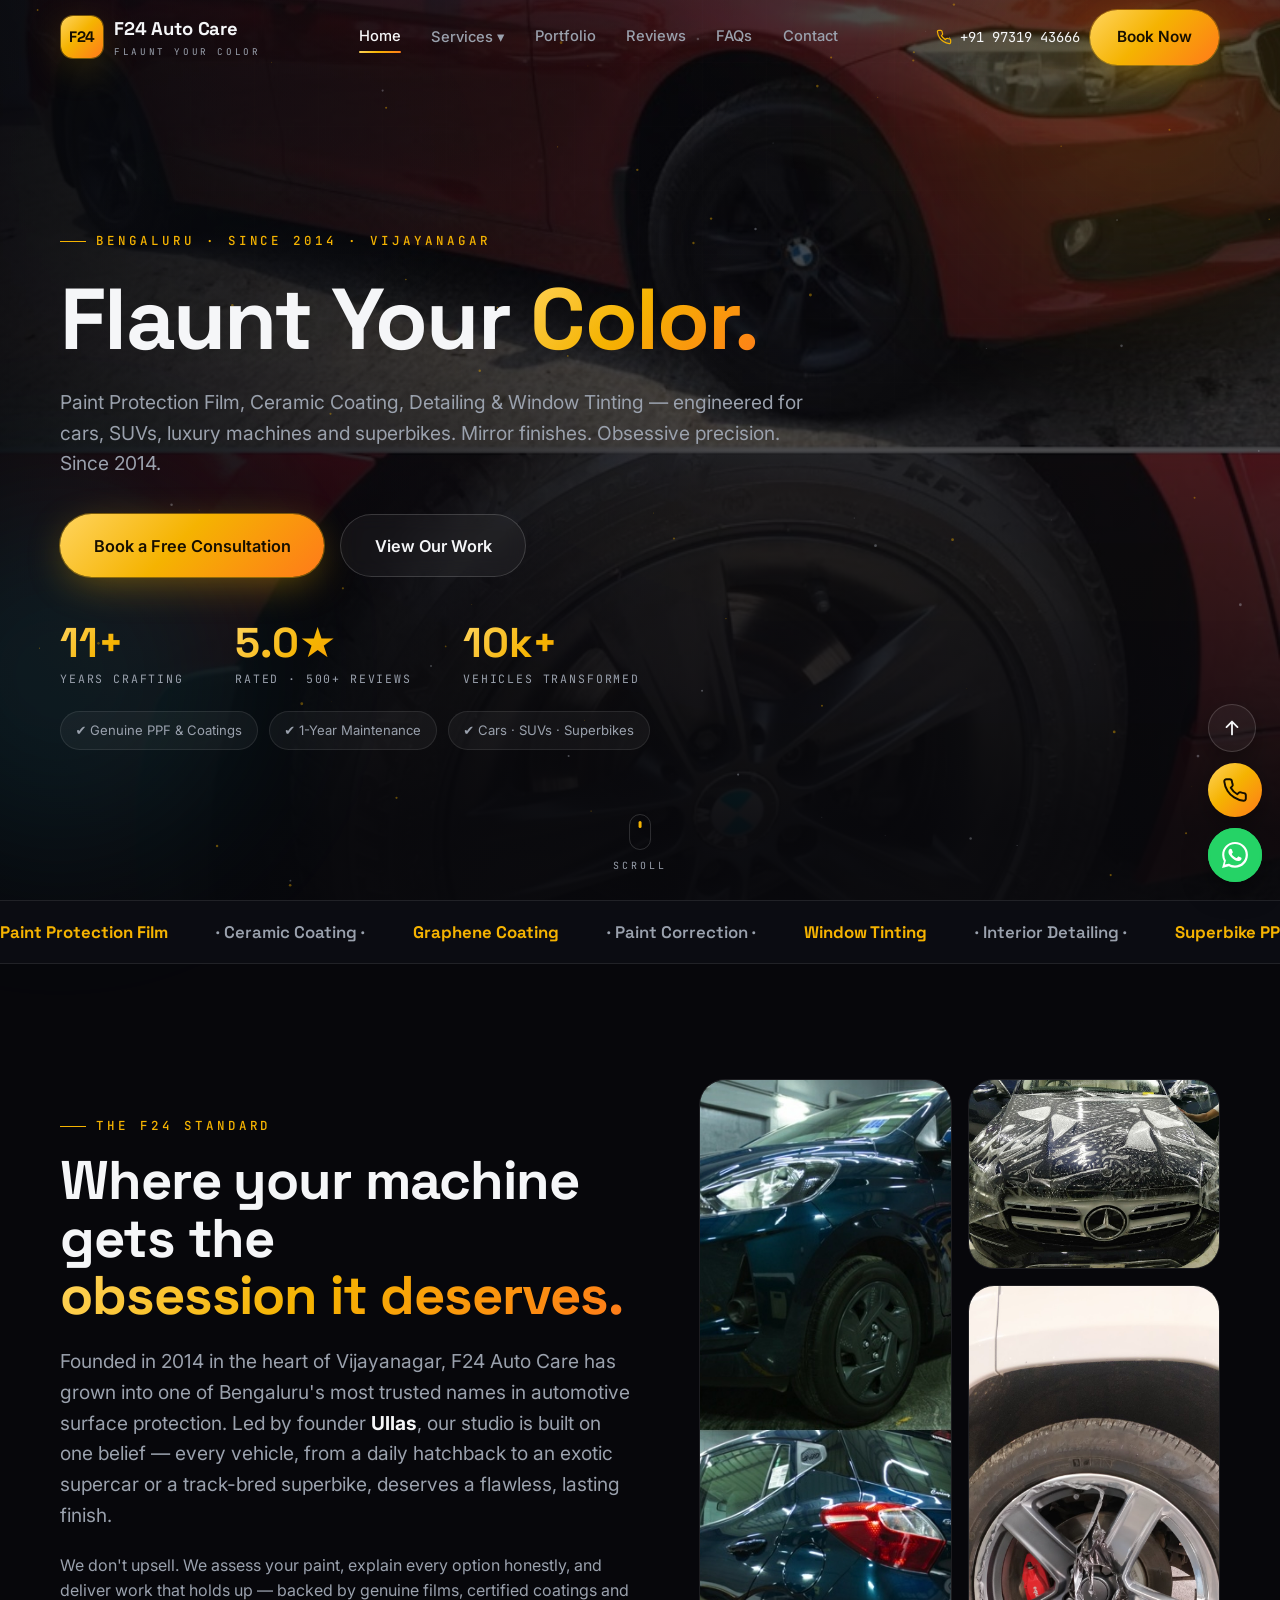
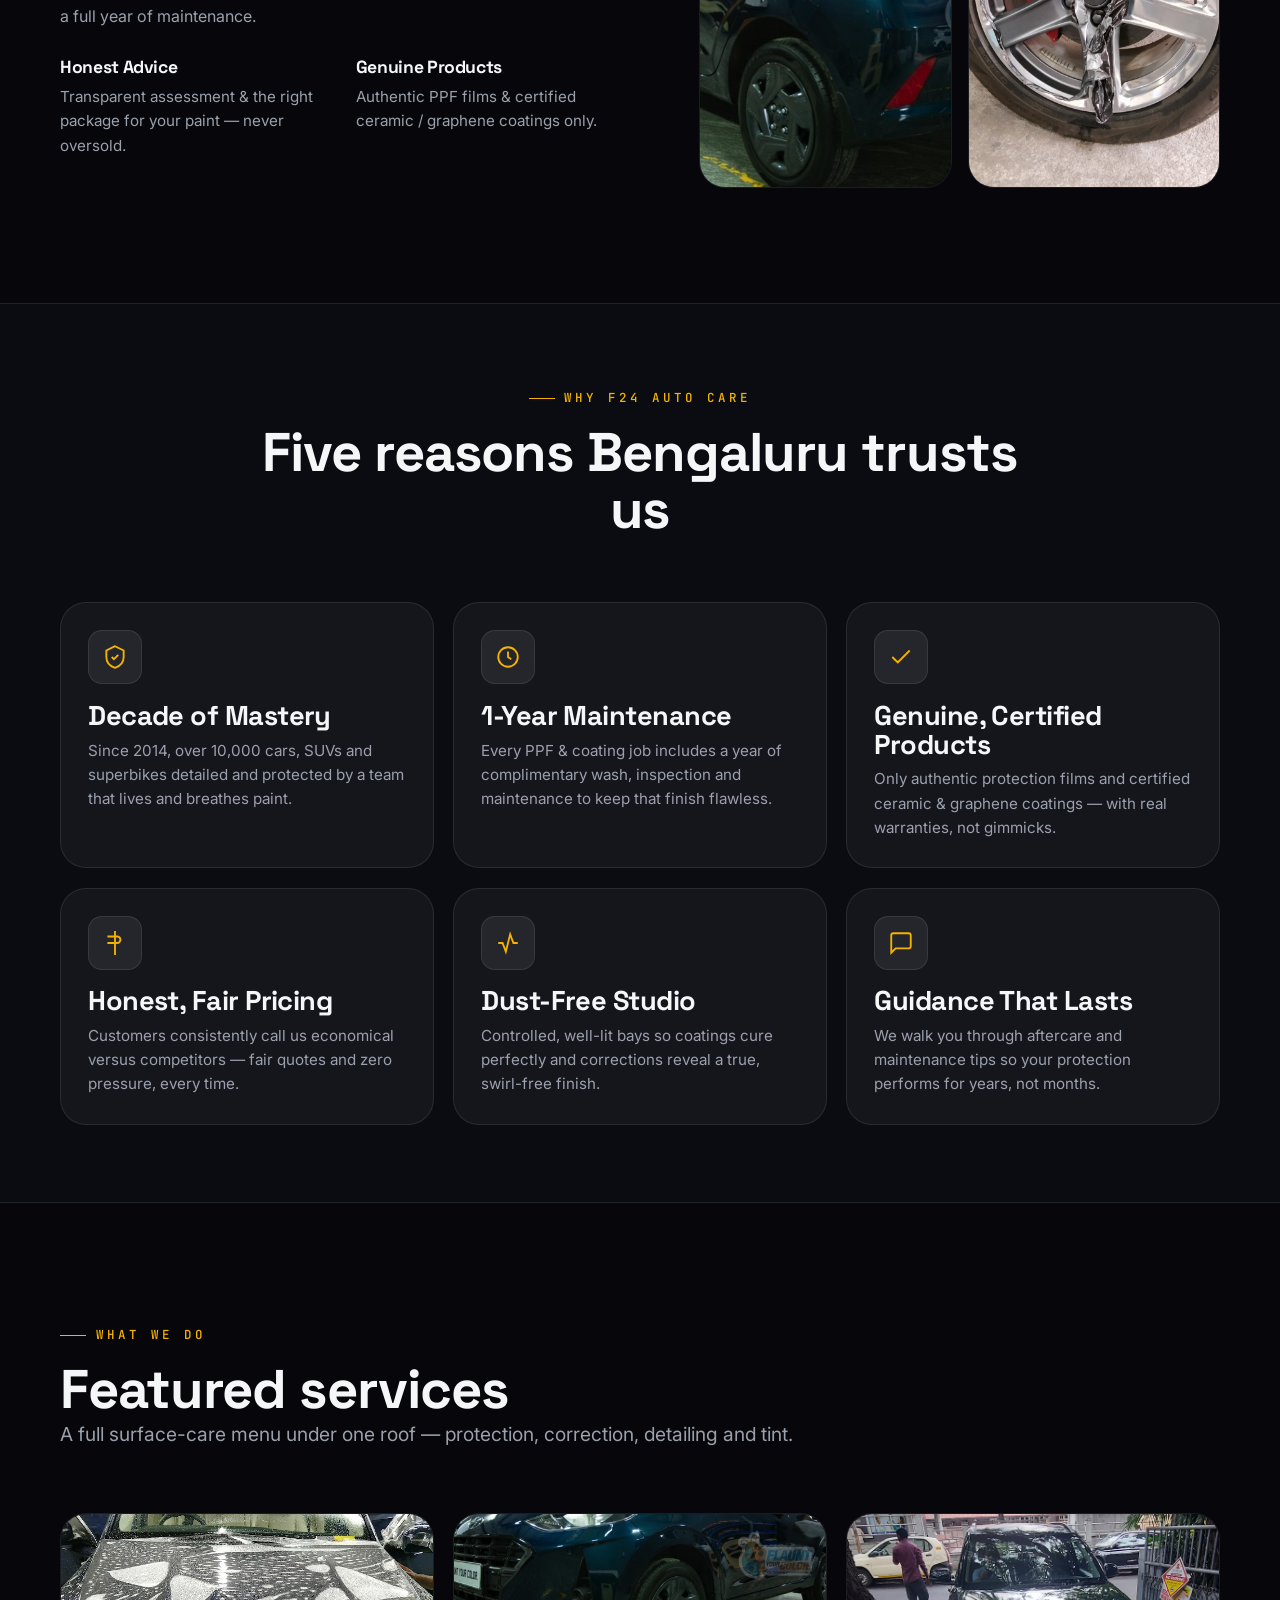
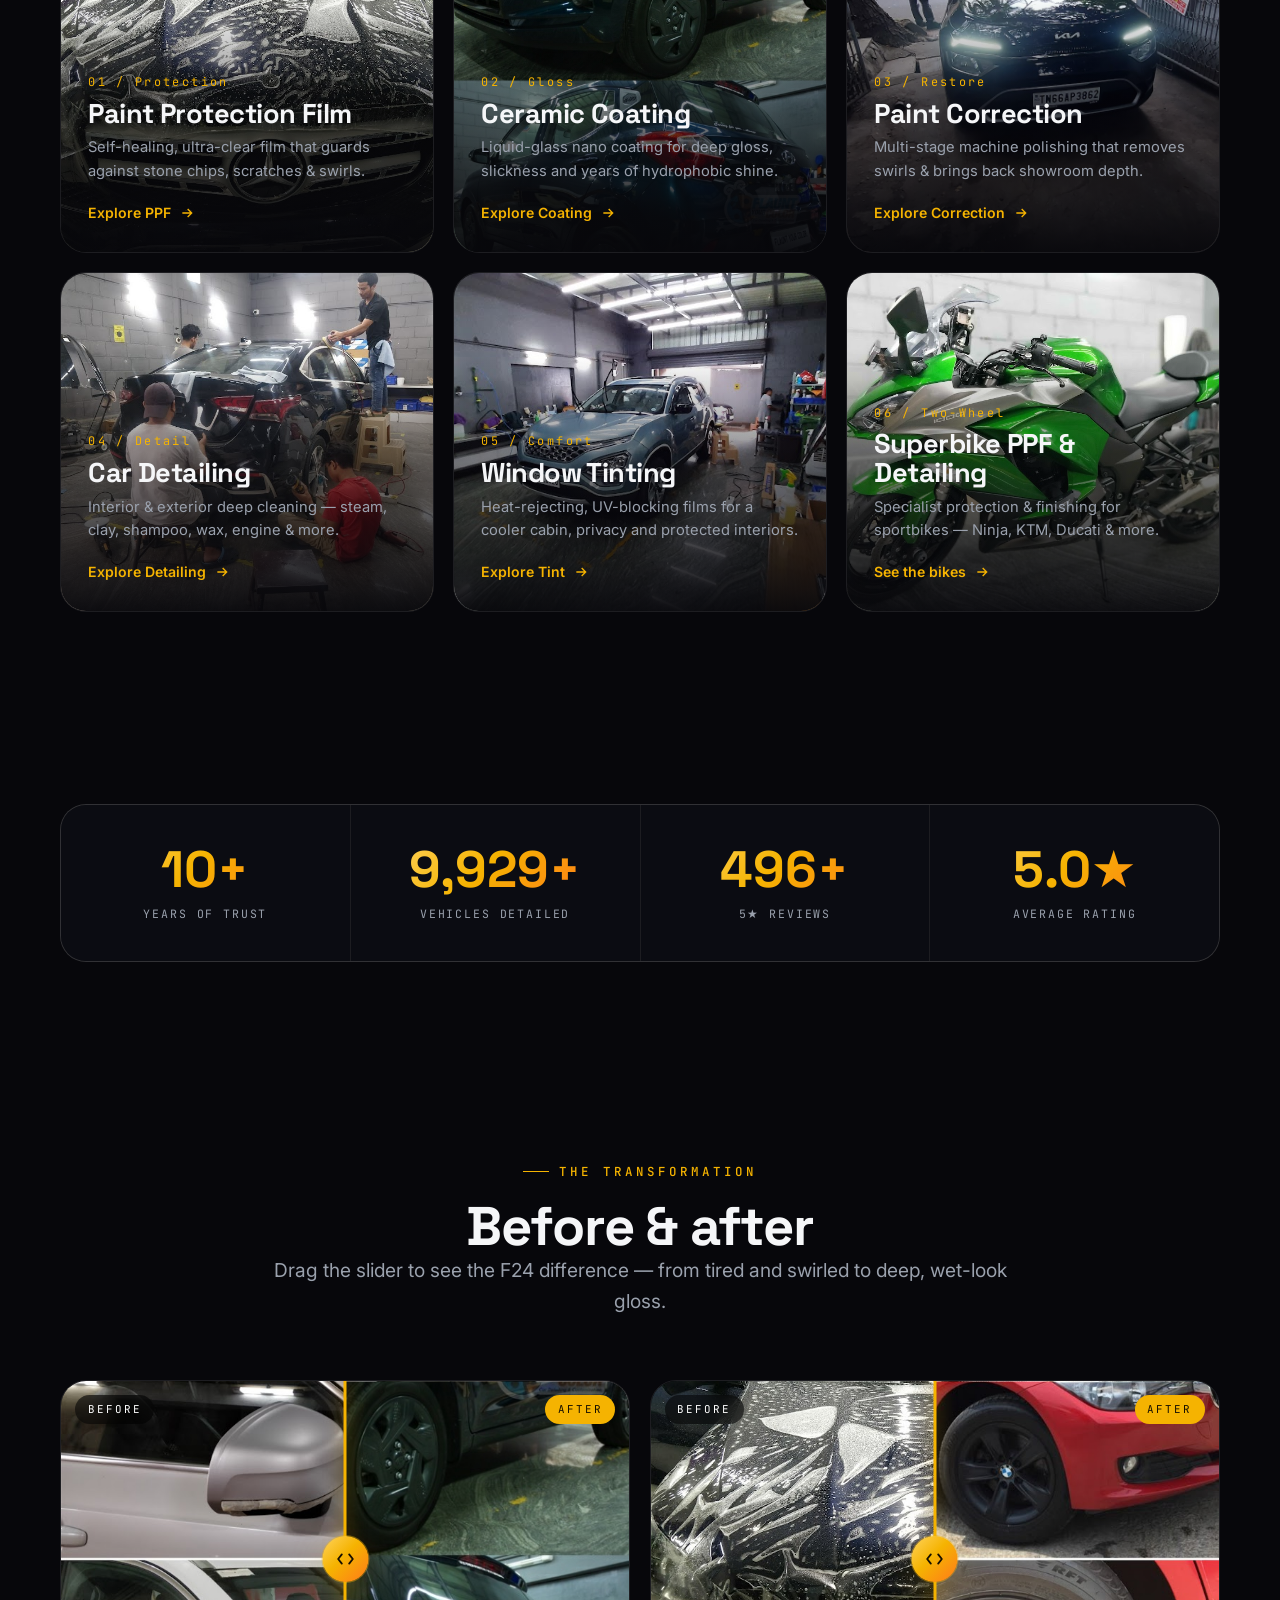
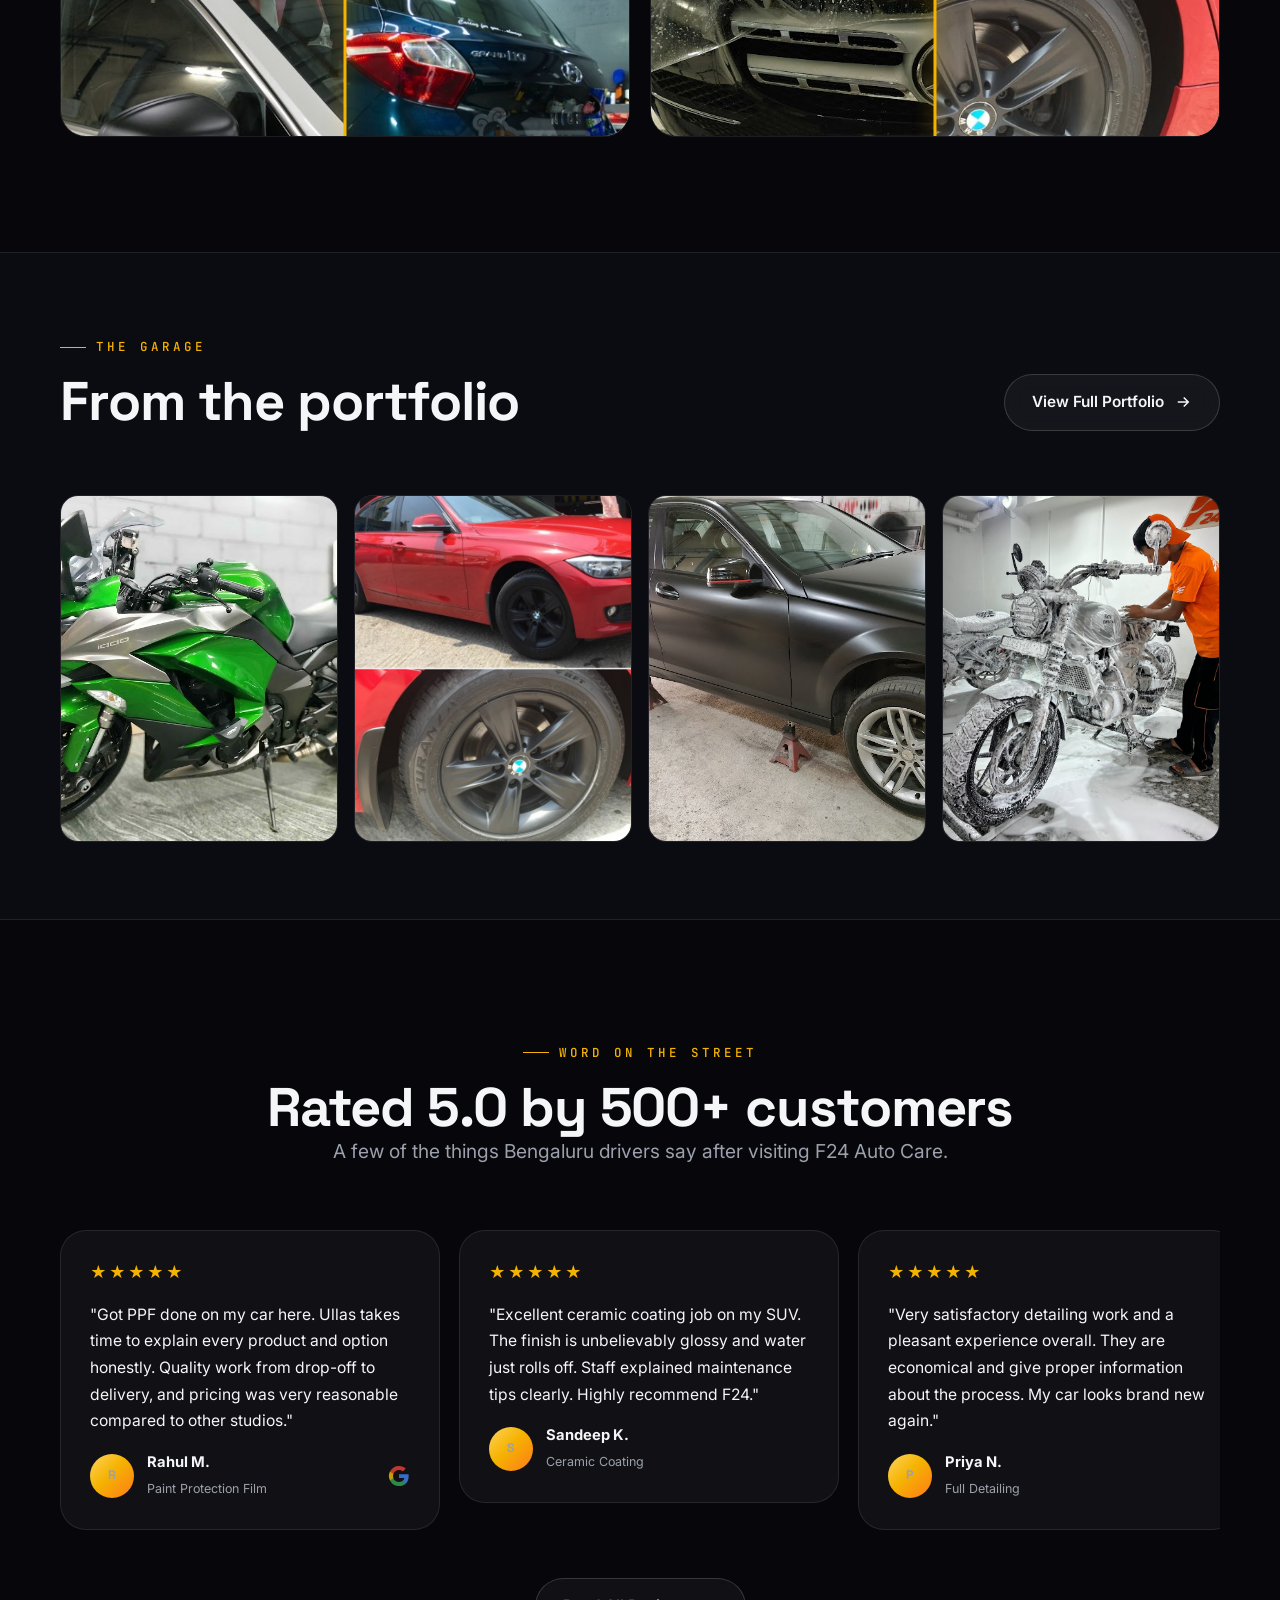
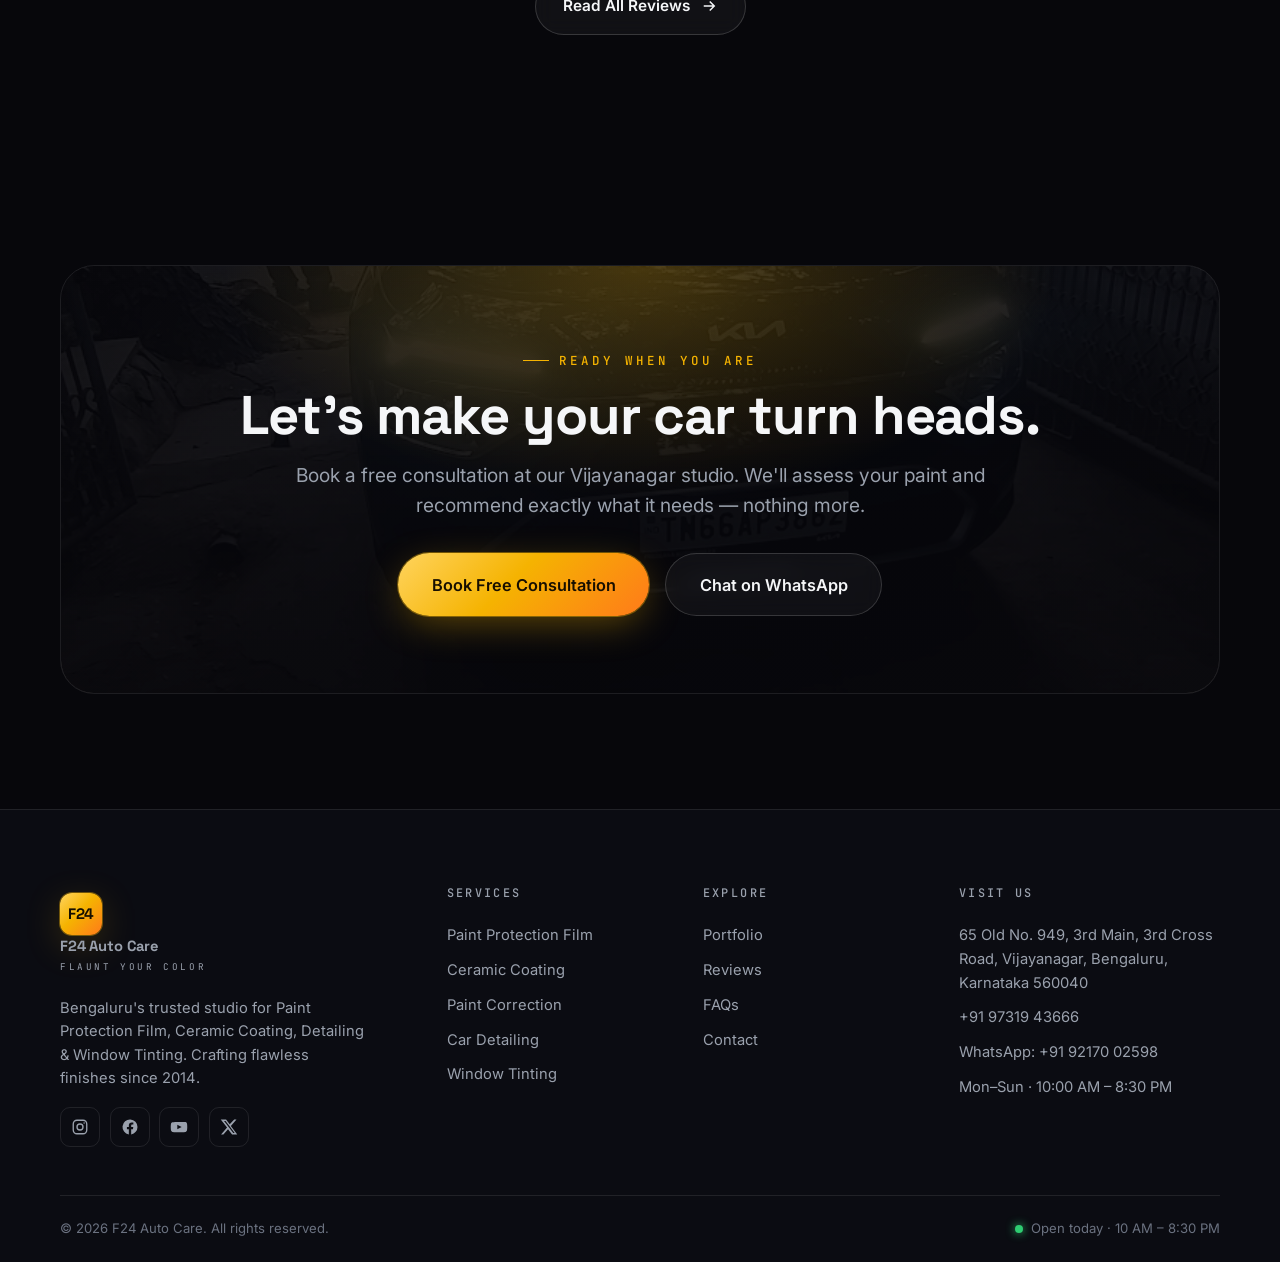
==== index.html @ 6d60fe16 "F24 Auto Care website" ====
<!DOCTYPE html>
<html lang="en">
<head>
<meta charset="UTF-8">
<meta name="viewport" content="width=device-width, initial-scale=1">
<title>F24 Auto Care | PPF, Ceramic Coating, Detailing & Window Tint in Bengaluru</title>
<meta name="description" content="F24 Auto Care — Bengaluru's premium studio for Paint Protection Film (PPF), Ceramic Coating, Car Detailing & Window Tinting. Rated 5.0 from 500+ reviews. Vijayanagar, Bengaluru. Since 2014.">
<meta name="keywords" content="PPF Bangalore, Paint Protection Film Bengaluru, Ceramic Coating Bangalore, Car Detailing Vijayanagar, Window Tint Bangalore, F24 Auto Care">
<meta name="theme-color" content="#07070b">
<link rel="icon" type="image/svg+xml" href="assets/favicon.svg">
<meta property="og:type" content="business.business">
<meta property="og:title" content="F24 Auto Care | Flaunt Your Color — PPF, Ceramic & Detailing">
<meta property="og:description" content="Bengaluru's premium PPF, Ceramic Coating, Detailing & Window Tint studio. Rated 5.0 · 500+ reviews · Since 2014.">
<meta property="og:image" content="assets/img/f24-16.jpg">
<link rel="preconnect" href="https://fonts.googleapis.com">
<link rel="preconnect" href="https://fonts.gstatic.com" crossorigin>
<link href="https://fonts.googleapis.com/css2?family=Space+Grotesk:wght@400;500;600;700&family=Sora:wght@600;700;800&family=Inter:wght@400;500;600&family=JetBrains+Mono:wght@400;500&display=swap" rel="stylesheet">
<link rel="stylesheet" href="assets/css/style.css">
<script type="application/ld+json">
{
  "@context":"https://schema.org","@type":"AutoDetailing","name":"F24 Auto Care",
  "image":"assets/img/f24-16.jpg","priceRange":"₹₹","telephone":"+919731943666",
  "url":"index.html","slogan":"Flaunt Your Color",
  "address":{"@type":"PostalAddress","streetAddress":"65 Old No. 949, 3rd Main, 3rd Cross Road, Vijayanagar","addressLocality":"Bengaluru","addressRegion":"Karnataka","postalCode":"560040","addressCountry":"IN"},
  "aggregateRating":{"@type":"AggregateRating","ratingValue":"5.0","reviewCount":"500"},
  "openingHours":"Mo-Su 10:00-20:30","foundingDate":"2014"
}
</script>
</head>
<body>

<!-- HERO -->
<section class="hero">
  <div class="hero__media"><img src="assets/img/f24-16.jpg" alt="Premium car detailed at F24 Auto Care Bengaluru"></div>
  <div class="container hero__inner">
    <div class="reveal in">
      <span class="eyebrow">Bengaluru · Since 2014 · Vijayanagar</span>
      <h1 class="h-display">Flaunt Your <span class="text-grad">Color.</span></h1>
      <p class="lead">Paint Protection Film, Ceramic Coating, Detailing &amp; Window Tinting — engineered for cars, SUVs, luxury machines and superbikes. Mirror finishes. Obsessive precision. Since 2014.</p>
      <div class="hero__cta">
        <a href="contact.html" class="btn btn-primary btn-lg">Book a Free Consultation</a>
        <a href="portfolio.html" class="btn btn-ghost btn-lg">View Our Work</a>
      </div>
      <div class="hero__stats">
        <div class="hstat"><div class="n text-grad">11<span>+</span></div><div class="l">Years Crafting</div></div>
        <div class="hstat"><div class="n text-grad">5.0★</div><div class="l">Rated · 500+ Reviews</div></div>
        <div class="hstat"><div class="n text-grad">10k<span>+</span></div><div class="l">Vehicles Transformed</div></div>
      </div>
      <div class="badge-row">
        <span class="badge">✔ Genuine PPF &amp; Coatings</span>
        <span class="badge">✔ 1-Year Maintenance</span>
        <span class="badge">✔ Cars · SUVs · Superbikes</span>
      </div>
    </div>
  </div>
  <div class="scroll-hint"><i></i><span>Scroll</span></div>
</section>

<!-- MARQUEE -->
<div class="marquee">
  <div class="marquee__track">
    <span><b>Paint Protection Film</b> · Ceramic Coating · <b>Graphene Coating</b> · Paint Correction · <b>Window Tinting</b> · Interior Detailing · <b>Superbike PPF</b> · Headlight Restoration · </span>
    <span><b>Paint Protection Film</b> · Ceramic Coating · <b>Graphene Coating</b> · Paint Correction · <b>Window Tinting</b> · Interior Detailing · <b>Superbike PPF</b> · Headlight Restoration · </span>
  </div>
</div>

<!-- OVERVIEW -->
<section class="section">
  <div class="container">
    <div class="grid" style="grid-template-columns:1.05fr .95fr;gap:clamp(2rem,5vw,4rem);align-items:center">
      <div class="reveal">
        <span class="eyebrow">The F24 Standard</span>
        <h2 class="title">Where your machine gets the<br><span class="text-grad">obsession it deserves.</span></h2>
        <p class="lead" style="margin:1.4rem 0">Founded in 2014 in the heart of Vijayanagar, F24 Auto Care has grown into one of Bengaluru's most trusted names in automotive surface protection. Led by founder <strong style="color:var(--text)">Ullas</strong>, our studio is built on one belief — every vehicle, from a daily hatchback to an exotic supercar or a track-bred superbike, deserves a flawless, lasting finish.</p>
        <p class="muted" style="margin-bottom:1.8rem">We don't upsell. We assess your paint, explain every option honestly, and deliver work that holds up — backed by genuine films, certified coatings and a full year of maintenance.</p>
        <div class="grid grid-2" style="gap:1rem">
          <div class="feature"><h3 style="font-size:1.1rem">Honest Advice</h3><p>Transparent assessment &amp; the right package for your paint — never oversold.</p></div>
          <div class="feature"><h3 style="font-size:1.1rem">Genuine Products</h3><p>Authentic PPF films &amp; certified ceramic / graphene coatings only.</p></div>
        </div>
      </div>
      <div class="reveal d1" style="display:grid;grid-template-columns:1fr 1fr;gap:1rem">
        <img src="assets/img/f24-31.jpg" alt="Glossy black car finished at F24" style="border-radius:var(--r-lg);border:1px solid var(--border);grid-row:span 2;height:100%;object-fit:cover">
        <img src="assets/img/f24-08.jpg" alt="PPF application in progress" style="border-radius:var(--r-lg);border:1px solid var(--border)">
        <img src="assets/img/f24-30.jpg" alt="Alloy wheel detailing" style="border-radius:var(--r-lg);border:1px solid var(--border)">
      </div>
    </div>
  </div>
</section>

<!-- WHY CHOOSE -->
<section class="section section--tight" style="background:var(--bg-2);border-block:1px solid var(--border)">
  <div class="container">
    <div class="section-head center reveal">
      <span class="eyebrow">Why F24 Auto Care</span>
      <h2 class="title">Five reasons Bengaluru trusts us</h2>
    </div>
    <div class="grid grid-3">
      <div class="card feature reveal"><div class="card__glow"></div>
        <div class="feature__icon"><svg viewBox="0 0 24 24" fill="none" stroke="currentColor" stroke-width="1.7"><path d="M12 2 4 6v6c0 5 3.4 8.5 8 10 4.6-1.5 8-5 8-10V6z"/><path d="m9 12 2 2 4-4"/></svg></div>
        <h3>Decade of Mastery</h3><p>Since 2014, over 10,000 cars, SUVs and superbikes detailed and protected by a team that lives and breathes paint.</p>
      </div>
      <div class="card feature reveal d1"><div class="card__glow"></div>
        <div class="feature__icon"><svg viewBox="0 0 24 24" fill="none" stroke="currentColor" stroke-width="1.7"><circle cx="12" cy="12" r="9"/><path d="M12 7v5l3 2"/></svg></div>
        <h3>1-Year Maintenance</h3><p>Every PPF &amp; coating job includes a year of complimentary wash, inspection and maintenance to keep that finish flawless.</p>
      </div>
      <div class="card feature reveal d2"><div class="card__glow"></div>
        <div class="feature__icon"><svg viewBox="0 0 24 24" fill="none" stroke="currentColor" stroke-width="1.7"><path d="M20 6 9 17l-5-5"/></svg></div>
        <h3>Genuine, Certified Products</h3><p>Only authentic protection films and certified ceramic &amp; graphene coatings — with real warranties, not gimmicks.</p>
      </div>
      <div class="card feature reveal"><div class="card__glow"></div>
        <div class="feature__icon"><svg viewBox="0 0 24 24" fill="none" stroke="currentColor" stroke-width="1.7"><path d="M12 1v22M5 6h9a3 3 0 0 1 0 6H5"/></svg></div>
        <h3>Honest, Fair Pricing</h3><p>Customers consistently call us economical versus competitors — fair quotes and zero pressure, every time.</p>
      </div>
      <div class="card feature reveal d1"><div class="card__glow"></div>
        <div class="feature__icon"><svg viewBox="0 0 24 24" fill="none" stroke="currentColor" stroke-width="1.7"><path d="M3 12h4l3 8 4-16 3 8h4"/></svg></div>
        <h3>Dust-Free Studio</h3><p>Controlled, well-lit bays so coatings cure perfectly and corrections reveal a true, swirl-free finish.</p>
      </div>
      <div class="card feature reveal d2"><div class="card__glow"></div>
        <div class="feature__icon"><svg viewBox="0 0 24 24" fill="none" stroke="currentColor" stroke-width="1.7"><path d="M21 15a2 2 0 0 1-2 2H7l-4 4V5a2 2 0 0 1 2-2h14a2 2 0 0 1 2 2z"/></svg></div>
        <h3>Guidance That Lasts</h3><p>We walk you through aftercare and maintenance tips so your protection performs for years, not months.</p>
      </div>
    </div>
  </div>
</section>

<!-- FEATURED SERVICES -->
<section class="section">
  <div class="container">
    <div class="section-head reveal">
      <span class="eyebrow">What We Do</span>
      <h2 class="title">Featured services</h2>
      <p class="lead">A full surface-care menu under one roof — protection, correction, detailing and tint.</p>
    </div>
    <div class="grid grid-3">
      <a href="ppf.html" class="svc reveal"><img src="assets/img/f24-08.jpg" alt="Paint Protection Film"><div class="svc__body"><div class="svc__num">01 / Protection</div><h3>Paint Protection Film</h3><p>Self-healing, ultra-clear film that guards against stone chips, scratches &amp; swirls.</p><span class="svc__link">Explore PPF <svg viewBox="0 0 24 24" fill="none" stroke="currentColor" stroke-width="2"><path d="M5 12h14M13 6l6 6-6 6"/></svg></span></div></a>
      <a href="ceramic-coating.html" class="svc reveal d1"><img src="assets/img/f24-31.jpg" alt="Ceramic Coating"><div class="svc__body"><div class="svc__num">02 / Gloss</div><h3>Ceramic Coating</h3><p>Liquid-glass nano coating for deep gloss, slickness and years of hydrophobic shine.</p><span class="svc__link">Explore Coating <svg viewBox="0 0 24 24" fill="none" stroke="currentColor" stroke-width="2"><path d="M5 12h14M13 6l6 6-6 6"/></svg></span></div></a>
      <a href="paint-correction.html" class="svc reveal d2"><img src="assets/img/f24-26.jpg" alt="Paint Correction"><div class="svc__body"><div class="svc__num">03 / Restore</div><h3>Paint Correction</h3><p>Multi-stage machine polishing that removes swirls &amp; brings back showroom depth.</p><span class="svc__link">Explore Correction <svg viewBox="0 0 24 24" fill="none" stroke="currentColor" stroke-width="2"><path d="M5 12h14M13 6l6 6-6 6"/></svg></span></div></a>
      <a href="detailing.html" class="svc reveal"><img src="assets/img/f24-27.jpg" alt="Car Detailing"><div class="svc__body"><div class="svc__num">04 / Detail</div><h3>Car Detailing</h3><p>Interior &amp; exterior deep cleaning — steam, clay, shampoo, wax, engine &amp; more.</p><span class="svc__link">Explore Detailing <svg viewBox="0 0 24 24" fill="none" stroke="currentColor" stroke-width="2"><path d="M5 12h14M13 6l6 6-6 6"/></svg></span></div></a>
      <a href="window-tinting.html" class="svc reveal d1"><img src="assets/img/f24-22.jpg" alt="Window Tinting"><div class="svc__body"><div class="svc__num">05 / Comfort</div><h3>Window Tinting</h3><p>Heat-rejecting, UV-blocking films for a cooler cabin, privacy and protected interiors.</p><span class="svc__link">Explore Tint <svg viewBox="0 0 24 24" fill="none" stroke="currentColor" stroke-width="2"><path d="M5 12h14M13 6l6 6-6 6"/></svg></span></div></a>
      <a href="portfolio.html" class="svc reveal d2"><img src="assets/img/f24-41.jpg" alt="Superbike PPF"><div class="svc__body"><div class="svc__num">06 / Two-Wheel</div><h3>Superbike PPF &amp; Detailing</h3><p>Specialist protection &amp; finishing for sportbikes — Ninja, KTM, Ducati &amp; more.</p><span class="svc__link">See the bikes <svg viewBox="0 0 24 24" fill="none" stroke="currentColor" stroke-width="2"><path d="M5 12h14M13 6l6 6-6 6"/></svg></span></div></a>
    </div>
  </div>
</section>

<!-- STATS BAND -->
<section class="section--tight">
  <div class="container">
    <div class="stats-band reveal">
      <div class="stat-cell"><div class="n"><span data-count="11">0</span>+</div><div class="l">Years of Trust</div></div>
      <div class="stat-cell"><div class="n"><span data-count="10000">0</span>+</div><div class="l">Vehicles Detailed</div></div>
      <div class="stat-cell"><div class="n"><span data-count="500">0</span>+</div><div class="l">5★ Reviews</div></div>
      <div class="stat-cell"><div class="n"><span data-count="5" data-dec="1">0</span>★</div><div class="l">Average Rating</div></div>
    </div>
  </div>
</section>

<!-- BEFORE / AFTER -->
<section class="section">
  <div class="container">
    <div class="section-head center reveal">
      <span class="eyebrow">The Transformation</span>
      <h2 class="title">Before &amp; after</h2>
      <p class="lead" style="margin-inline:auto">Drag the slider to see the F24 difference — from tired and swirled to deep, wet-look gloss.</p>
    </div>
    <div class="grid grid-2">
      <div class="reveal">
        <div class="ba">
          <img class="ba__before" src="assets/img/f24-15.jpg" alt="Before correction">
          <img class="ba__after" src="assets/img/f24-31.jpg" alt="After ceramic coating">
          <span class="ba__tag b">Before</span><span class="ba__tag a">After</span>
          <div class="ba__handle"><div class="ba__grip"><svg viewBox="0 0 24 24" fill="none" stroke="currentColor" stroke-width="2" stroke-linecap="round" stroke-linejoin="round"><path d="M8 7 4 12l4 5M16 7l4 5-4 5"/></svg></div></div>
        </div>
      </div>
      <div class="reveal d1">
        <div class="ba">
          <img class="ba__before" src="assets/img/f24-08.jpg" alt="Before PPF">
          <img class="ba__after" src="assets/img/f24-16.jpg" alt="After PPF and gloss">
          <span class="ba__tag b">Before</span><span class="ba__tag a">After</span>
          <div class="ba__handle"><div class="ba__grip"><svg viewBox="0 0 24 24" fill="none" stroke="currentColor" stroke-width="2" stroke-linecap="round" stroke-linejoin="round"><path d="M8 7 4 12l4 5M16 7l4 5-4 5"/></svg></div></div>
        </div>
      </div>
    </div>
  </div>
</section>

<!-- PORTFOLIO PREVIEW -->
<section class="section section--tight" style="background:var(--bg-2);border-block:1px solid var(--border)">
  <div class="container">
    <div class="section-head reveal" style="display:flex;justify-content:space-between;align-items:flex-end;max-width:none;flex-wrap:wrap;gap:1rem">
      <div><span class="eyebrow">The Garage</span><h2 class="title">From the portfolio</h2></div>
      <a href="portfolio.html" class="btn btn-ghost">View Full Portfolio <svg viewBox="0 0 24 24" fill="none" stroke="currentColor" stroke-width="2"><path d="M5 12h14M13 6l6 6-6 6"/></svg></a>
    </div>
    <div class="strip reveal d1">
      <div class="shot" data-full="assets/img/f24-41.jpg"><img src="assets/img/f24-41.jpg" alt="Superbike PPF — Kawasaki"></div>
      <div class="shot" data-full="assets/img/f24-16.jpg"><img src="assets/img/f24-16.jpg" alt="Luxury sedan gloss"></div>
      <div class="shot" data-full="assets/img/f24-07.jpg"><img src="assets/img/f24-07.jpg" alt="Mercedes SUV detailing"></div>
      <div class="shot" data-full="assets/img/f24-35.jpg"><img src="assets/img/f24-35.jpg" alt="KTM superbike"></div>
    </div>
  </div>
</section>

<!-- REVIEWS -->
<section class="section">
  <div class="container">
    <div class="section-head center reveal">
      <span class="eyebrow">Word On The Street</span>
      <h2 class="title">Rated 5.0 by 500+ customers</h2>
      <p class="lead" style="margin-inline:auto">A few of the things Bengaluru drivers say after visiting F24 Auto Care.</p>
    </div>
    <div class="reviews-track reveal">
      <div class="card review"><div class="stars">★★★★★</div><p>"Got PPF done on my car here. Ullas takes time to explain every product and option honestly. Quality work from drop-off to delivery, and pricing was very reasonable compared to other studios."</p><div class="who"><span class="av">R</span><div><b>Rahul M.</b><span>Paint Protection Film</span></div><span class="gicon" aria-hidden="true"></span></div></div>
      <div class="card review"><div class="stars">★★★★★</div><p>"Excellent ceramic coating job on my SUV. The finish is unbelievably glossy and water just rolls off. Staff explained maintenance tips clearly. Highly recommend F24."</p><div class="who"><span class="av">S</span><div><b>Sandeep K.</b><span>Ceramic Coating</span></div></div></div>
      <div class="card review"><div class="stars">★★★★★</div><p>"Very satisfactory detailing work and a pleasant experience overall. They are economical and give proper information about the process. My car looks brand new again."</p><div class="who"><span class="av">P</span><div><b>Priya N.</b><span>Full Detailing</span></div></div></div>
      <div class="card review"><div class="stars">★★★★★</div><p>"Knowledgeable team, genuine products, no upselling. The one-year PPF maintenance with wash and check is a great touch. Trustworthy place for your car."</p><div class="who"><span class="av">A</span><div><b>Arjun V.</b><span>PPF + Coating</span></div></div></div>
      <div class="card review"><div class="stars">★★★★★</div><p>"Took my superbike for PPF. Crisp, bubble-free application and the matte sections look stunning. These guys really know two-wheelers too."</p><div class="who"><span class="av">K</span><div><b>Karthik R.</b><span>Superbike PPF</span></div></div></div>
    </div>
    <div style="text-align:center;margin-top:2rem" class="reveal"><a href="reviews.html" class="btn btn-ghost">Read All Reviews <svg viewBox="0 0 24 24" fill="none" stroke="currentColor" stroke-width="2"><path d="M5 12h14M13 6l6 6-6 6"/></svg></a></div>
  </div>
</section>

<!-- CTA -->
<section class="section">
  <div class="container">
    <div class="cta reveal">
      <img src="assets/img/f24-26.jpg" alt="F24 studio">
      <span class="eyebrow" style="justify-content:center">Ready When You Are</span>
      <h2 class="title">Let's make your car turn heads.</h2>
      <p class="lead">Book a free consultation at our Vijayanagar studio. We'll assess your paint and recommend exactly what it needs — nothing more.</p>
      <div class="cta__btns">
        <a href="contact.html" class="btn btn-primary btn-lg">Book Free Consultation</a>
        <a id="ctaWa" href="#" class="btn btn-ghost btn-lg">Chat on WhatsApp</a>
      </div>
    </div>
  </div>
</section>

<script src="assets/js/main.js"></script>
<script>
  document.querySelectorAll('#ctaWa').forEach(function(a){a.href="https://wa.me/"+F24.wa+"?text="+encodeURIComponent(F24.waMsg);a.target="_blank";a.rel="noopener";});
  document.querySelectorAll('.review .gicon').forEach(function(g){g.innerHTML=F24ICONS.google;});
</script>
</body>
</html>
---- assets/css/style.css ----
/* ============================================================
   F24 AUTO CARE — Futuristic Premium Design System
   Fonts: Space Grotesk / Sora (display), Inter (body),
          JetBrains Mono (labels)
   Palette: near-black + gold/amber accent + electric cyan tech
   ============================================================ */

/* ---------- Tokens ---------- */
:root{
  --bg:#07070b;
  --bg-2:#0b0c12;
  --bg-3:#10121b;
  --surface:rgba(255,255,255,.045);
  --surface-2:rgba(255,255,255,.07);
  --border:rgba(255,255,255,.09);
  --border-strong:rgba(255,255,255,.16);

  --gold:#F5B301;
  --gold-2:#FFD45E;
  --orange:#FF7A1A;
  --cyan:#19E3FF;
  --grad-gold:linear-gradient(135deg,#FFD45E 0%,#F5B301 45%,#FF7A1A 100%);
  --grad-tech:linear-gradient(135deg,#19E3FF 0%,#5A8BFF 100%);

  --text:#F5F6F8;
  --muted:#9aa1ad;
  --muted-2:#6b7280;

  --r-sm:12px; --r:18px; --r-lg:26px; --r-xl:34px;
  --shadow:0 24px 60px -20px rgba(0,0,0,.7);
  --glow-gold:0 0 0 1px rgba(245,179,1,.4),0 10px 40px -8px rgba(245,179,1,.45);
  --maxw:1240px;
  --nav-h:74px;
  --ease:cubic-bezier(.16,1,.3,1);

  --font-display:"Space Grotesk","Sora",system-ui,sans-serif;
  --font-body:"Inter",system-ui,sans-serif;
  --font-mono:"JetBrains Mono",ui-monospace,monospace;
}

/* ---------- Reset ---------- */
*,*::before,*::after{box-sizing:border-box;margin:0;padding:0}
html{scroll-behavior:smooth;-webkit-text-size-adjust:100%}
@media (prefers-reduced-motion:reduce){html{scroll-behavior:auto}}
body{
  font-family:var(--font-body);
  background:var(--bg);
  color:var(--text);
  line-height:1.6;
  overflow-x:hidden;
  -webkit-font-smoothing:antialiased;
  text-rendering:optimizeLegibility;
}
img{display:block;max-width:100%;height:auto}
a{color:inherit;text-decoration:none}
button{font-family:inherit;cursor:pointer;border:none;background:none;color:inherit}
ul{list-style:none}
::selection{background:var(--gold);color:#1a1300}

/* ---------- Background ambience ---------- */
.bg-fx{position:fixed;inset:0;z-index:-2;overflow:hidden;pointer-events:none}
.bg-fx::before{ /* grid */
  content:"";position:absolute;inset:-2px;
  background-image:linear-gradient(rgba(255,255,255,.025) 1px,transparent 1px),
                   linear-gradient(90deg,rgba(255,255,255,.025) 1px,transparent 1px);
  background-size:64px 64px;
  mask-image:radial-gradient(ellipse 90% 70% at 50% 0%,#000 30%,transparent 80%);
}
.bg-fx::after{ /* base radial glows */
  content:"";position:absolute;inset:0;
  background:
    radial-gradient(60% 50% at 80% -5%,rgba(245,179,1,.16),transparent 60%),
    radial-gradient(50% 45% at 8% 18%,rgba(25,227,255,.10),transparent 60%);
}
.orb{position:fixed;border-radius:50%;filter:blur(90px);opacity:.5;z-index:-1;pointer-events:none;animation:float 16s var(--ease) infinite}
.orb.o1{width:420px;height:420px;background:rgba(245,179,1,.25);top:-120px;right:-80px}
.orb.o2{width:360px;height:360px;background:rgba(25,227,255,.18);bottom:5%;left:-120px;animation-delay:-6s}
@keyframes float{0%,100%{transform:translate(0,0)}50%{transform:translate(-30px,40px)}}
#starfield{position:fixed;inset:0;z-index:-1;pointer-events:none;opacity:.6}

/* ---------- Layout ---------- */
.container{width:100%;max-width:var(--maxw);margin-inline:auto;padding-inline:clamp(18px,4vw,40px)}
.section{padding-block:clamp(64px,9vw,128px);position:relative}
.section--tight{padding-block:clamp(48px,6vw,80px)}

/* ---------- Type ---------- */
h1,h2,h3,h4{font-family:var(--font-display);font-weight:700;line-height:1.05;letter-spacing:-.02em}
.h-display{font-size:clamp(2.6rem,7vw,5.4rem)}
h2.title{font-size:clamp(2rem,4.6vw,3.4rem)}
h3{font-size:clamp(1.3rem,2.4vw,1.7rem)}
.lead{font-size:clamp(1.02rem,1.5vw,1.22rem);color:var(--muted);max-width:62ch}
.eyebrow{
  font-family:var(--font-mono);font-size:.78rem;letter-spacing:.32em;text-transform:uppercase;
  color:var(--gold);display:inline-flex;align-items:center;gap:.6rem;margin-bottom:1rem;font-weight:500;
}
.eyebrow::before{content:"";width:26px;height:1px;background:var(--gold);display:inline-block}
.text-grad{background:var(--grad-gold);-webkit-background-clip:text;background-clip:text;color:transparent}
.muted{color:var(--muted)}
.section-head{max-width:760px;margin-bottom:clamp(36px,5vw,64px)}
.section-head.center{margin-inline:auto;text-align:center}
.section-head.center .eyebrow{justify-content:center}

/* ---------- Buttons ---------- */
.btn{
  position:relative;display:inline-flex;align-items:center;justify-content:center;gap:.6rem;
  padding:.95rem 1.7rem;border-radius:100px;font-weight:600;font-size:.96rem;
  transition:transform .35s var(--ease),box-shadow .35s var(--ease),background .3s;
  white-space:nowrap;will-change:transform;
}
.btn svg{width:18px;height:18px}
.btn-primary{background:var(--grad-gold);color:#170f00;box-shadow:var(--glow-gold)}
.btn-primary:hover{transform:translateY(-3px);box-shadow:0 0 0 1px rgba(245,179,1,.5),0 18px 48px -10px rgba(245,179,1,.6)}
.btn-ghost{background:var(--surface);color:var(--text);border:1px solid var(--border-strong);backdrop-filter:blur(10px)}
.btn-ghost:hover{transform:translateY(-3px);border-color:var(--gold);color:var(--gold)}
.btn-lg{padding:1.1rem 2.1rem;font-size:1.02rem}
.btn-block{width:100%}

/* ---------- Cards / glass ---------- */
.glass{
  background:var(--surface);border:1px solid var(--border);border-radius:var(--r-lg);
  backdrop-filter:blur(20px);-webkit-backdrop-filter:blur(20px);
}
.card{
  position:relative;background:var(--surface);border:1px solid var(--border);
  border-radius:var(--r-lg);padding:1.7rem;overflow:hidden;
  transition:transform .5s var(--ease),border-color .4s,background .4s;
}
.card:hover{transform:translateY(-6px);border-color:var(--border-strong);background:var(--surface-2)}
.card__glow{position:absolute;inset:0;opacity:0;transition:opacity .5s;pointer-events:none;
  background:radial-gradient(400px 200px at var(--mx,50%) var(--my,0%),rgba(245,179,1,.14),transparent 70%)}
.card:hover .card__glow{opacity:1}

/* ============================================================
   NAVBAR
   ============================================================ */
.nav{
  position:fixed;top:0;left:0;right:0;z-index:1000;height:var(--nav-h);
  display:flex;align-items:center;
  transition:all .5s var(--ease);
}
.nav__inner{
  width:100%;max-width:var(--maxw);margin-inline:auto;padding:.5rem clamp(18px,4vw,40px);
  display:flex;align-items:center;justify-content:space-between;gap:1rem;
  border:1px solid transparent;border-radius:100px;transition:all .5s var(--ease);
}
.nav.scrolled{height:64px}
.nav.scrolled .nav__inner{
  max-width:1080px;background:rgba(10,11,16,.72);backdrop-filter:blur(22px);-webkit-backdrop-filter:blur(22px);
  border-color:var(--border);box-shadow:0 10px 40px -18px rgba(0,0,0,.8);
  margin-top:8px;
}
.brand{display:flex;align-items:center;gap:.7rem;font-family:var(--font-display);font-weight:700;font-size:1.15rem;letter-spacing:-.01em}
.brand__mark{
  width:42px;height:42px;border-radius:12px;display:grid;place-items:center;flex:none;
  background:var(--grad-gold);color:#160f00;font-weight:800;font-size:.95rem;letter-spacing:-.04em;
  box-shadow:var(--glow-gold);font-family:var(--font-display);
}
.brand small{display:block;font-family:var(--font-mono);font-size:.58rem;letter-spacing:.28em;color:var(--muted);font-weight:400;margin-top:2px}
.nav__links{display:flex;align-items:center;gap:.2rem}
.nav__links a{
  position:relative;padding:.55rem .85rem;font-size:.92rem;color:var(--muted);border-radius:10px;
  transition:color .3s;font-weight:500;
}
.nav__links a:hover,.nav__links a.active{color:var(--text)}
.nav__links a.active::after{
  content:"";position:absolute;left:.85rem;right:.85rem;bottom:.28rem;height:2px;border-radius:2px;background:var(--grad-gold);
}
.nav__cta{display:flex;align-items:center;gap:.6rem}
.nav__phone{display:flex;align-items:center;gap:.5rem;font-family:var(--font-mono);font-size:.86rem;color:var(--text)}
.nav__phone svg{width:16px;height:16px;color:var(--gold)}

/* dropdown */
.has-drop{position:relative}
.drop{
  position:absolute;top:calc(100% + 10px);left:50%;transform:translateX(-50%) translateY(8px);
  min-width:230px;padding:.5rem;background:rgba(13,14,20,.96);border:1px solid var(--border);
  border-radius:16px;backdrop-filter:blur(20px);box-shadow:var(--shadow);
  opacity:0;visibility:hidden;transition:all .3s var(--ease);
}
.has-drop:hover .drop{opacity:1;visibility:visible;transform:translateX(-50%) translateY(0)}
.drop a{display:block;padding:.6rem .8rem;border-radius:10px;font-size:.9rem;color:var(--muted)}
.drop a:hover{background:var(--surface);color:var(--gold)}
.drop a.active::after{display:none}

/* hamburger */
.burger{display:none;width:46px;height:46px;border-radius:12px;border:1px solid var(--border);background:var(--surface);place-items:center}
.burger span{display:block;width:20px;height:2px;background:var(--text);position:relative;transition:.3s}
.burger span::before,.burger span::after{content:"";position:absolute;left:0;width:20px;height:2px;background:var(--text);transition:.3s}
.burger span::before{top:-6px}.burger span::after{top:6px}
.burger.open span{background:transparent}
.burger.open span::before{top:0;transform:rotate(45deg)}
.burger.open span::after{top:0;transform:rotate(-45deg)}

/* mobile drawer */
.mobile-menu{
  position:fixed;inset:0;z-index:999;background:rgba(7,7,11,.98);backdrop-filter:blur(10px);
  display:flex;flex-direction:column;justify-content:center;gap:.3rem;padding:6rem 2rem 2rem;
  transform:translateY(-100%);transition:transform .55s var(--ease);overflow-y:auto;
}
.mobile-menu.open{transform:translateY(0)}
.mobile-menu a{font-family:var(--font-display);font-size:1.5rem;font-weight:600;padding:.6rem 0;color:var(--muted);border-bottom:1px solid var(--border);transition:color .3s}
.mobile-menu a:hover,.mobile-menu a.active{color:var(--gold)}
.mobile-menu .mm-sub{font-size:1rem;padding-left:1rem;color:var(--muted-2)}
.mobile-menu .mm-cta{margin-top:1.5rem;display:flex;flex-direction:column;gap:.7rem}
.mobile-menu .mm-cta .btn{width:100%}

/* ============================================================
   LOADER
   ============================================================ */
#loader{
  position:fixed;inset:0;z-index:5000;background:var(--bg);
  display:flex;flex-direction:column;align-items:center;justify-content:center;gap:1.6rem;
  transition:opacity .7s var(--ease),visibility .7s;
}
#loader.done{opacity:0;visibility:hidden}
.loader__mark{
  font-family:var(--font-display);font-weight:800;font-size:2.6rem;letter-spacing:-.04em;
  background:var(--grad-gold);-webkit-background-clip:text;background-clip:text;color:transparent;
  animation:pulse 1.6s ease-in-out infinite;
}
@keyframes pulse{0%,100%{opacity:.5;transform:scale(.97)}50%{opacity:1;transform:scale(1)}}
.loader__bar{width:200px;height:3px;background:var(--surface-2);border-radius:3px;overflow:hidden}
.loader__bar i{display:block;height:100%;width:40%;background:var(--grad-gold);border-radius:3px;animation:load 1.1s var(--ease) infinite}
@keyframes load{0%{transform:translateX(-120%)}100%{transform:translateX(360%)}}
.loader__txt{font-family:var(--font-mono);font-size:.72rem;letter-spacing:.3em;color:var(--muted);text-transform:uppercase}

/* scroll progress */
#progress{position:fixed;top:0;left:0;height:3px;width:0;background:var(--grad-gold);z-index:1100;box-shadow:0 0 12px rgba(245,179,1,.6)}

/* ============================================================
   HERO
   ============================================================ */
.hero{position:relative;min-height:100vh;min-height:100dvh;display:flex;align-items:center;padding-top:var(--nav-h);overflow:hidden}
.hero__media{position:absolute;inset:0;z-index:-1}
.hero__media img{width:100%;height:100%;object-fit:cover;opacity:.55;animation:slowzoom 18s ease-in-out infinite alternate}
@keyframes slowzoom{from{transform:scale(1.04)}to{transform:scale(1.14)}}
.hero__media::after{content:"";position:absolute;inset:0;
  background:linear-gradient(180deg,rgba(7,7,11,.55) 0%,rgba(7,7,11,.4) 40%,rgba(7,7,11,.92) 92%),
             linear-gradient(90deg,rgba(7,7,11,.85),transparent 60%)}
.hero__inner{position:relative;width:100%}
.hero h1{margin:.4rem 0 1.4rem;max-width:16ch}
.hero .lead{margin-bottom:2.2rem}
.hero__cta{display:flex;flex-wrap:wrap;gap:1rem;margin-bottom:2.8rem}
.hero__stats{display:flex;flex-wrap:wrap;gap:clamp(1.5rem,4vw,3.4rem)}
.hstat .n{font-family:var(--font-display);font-size:clamp(1.7rem,3.4vw,2.6rem);font-weight:700;line-height:1}
.hstat .l{font-family:var(--font-mono);font-size:.72rem;letter-spacing:.16em;text-transform:uppercase;color:var(--muted);margin-top:.4rem}
.scroll-hint{position:absolute;bottom:26px;left:50%;transform:translateX(-50%);display:flex;flex-direction:column;align-items:center;gap:.5rem;font-family:var(--font-mono);font-size:.62rem;letter-spacing:.3em;color:var(--muted);text-transform:uppercase}
.scroll-hint i{width:22px;height:36px;border:1.5px solid var(--border-strong);border-radius:14px;position:relative}
.scroll-hint i::after{content:"";position:absolute;top:6px;left:50%;transform:translateX(-50%);width:3px;height:7px;background:var(--gold);border-radius:3px;animation:wheel 1.6s var(--ease) infinite}
@keyframes wheel{0%{opacity:0;top:6px}40%{opacity:1}100%{opacity:0;top:18px}}

/* trust badges row */
.badge-row{display:flex;flex-wrap:wrap;gap:.7rem;margin-top:1.4rem}
.badge{display:inline-flex;align-items:center;gap:.5rem;padding:.5rem .9rem;border-radius:100px;background:var(--surface);border:1px solid var(--border);font-size:.82rem;color:var(--muted)}
.badge svg{width:15px;height:15px;color:var(--gold)}

/* ============================================================
   MARQUEE
   ============================================================ */
.marquee{border-block:1px solid var(--border);padding-block:1.1rem;overflow:hidden;background:var(--bg-2);position:relative}
.marquee__track{display:flex;gap:3rem;width:max-content;animation:scrollx 28s linear infinite}
.marquee:hover .marquee__track{animation-play-state:paused}
.marquee span{font-family:var(--font-display);font-weight:600;font-size:1.05rem;color:var(--muted);display:inline-flex;align-items:center;gap:3rem;white-space:nowrap}
.marquee span b{color:var(--gold)}
@keyframes scrollx{to{transform:translateX(-50%)}}

/* ============================================================
   FEATURE / WHY GRID
   ============================================================ */
.grid{display:grid;gap:1.2rem}
.grid-2{grid-template-columns:repeat(2,1fr)}
.grid-3{grid-template-columns:repeat(3,1fr)}
.grid-4{grid-template-columns:repeat(4,1fr)}
.feature__icon{width:54px;height:54px;border-radius:14px;display:grid;place-items:center;margin-bottom:1.1rem;
  background:var(--surface-2);border:1px solid var(--border);color:var(--gold)}
.feature__icon svg{width:26px;height:26px}
.feature h3{margin-bottom:.5rem}
.feature p{color:var(--muted);font-size:.95rem}

/* service card with image */
.svc{position:relative;border-radius:var(--r-lg);overflow:hidden;min-height:340px;display:flex;align-items:flex-end;
  border:1px solid var(--border);isolation:isolate}
.svc img{position:absolute;inset:0;width:100%;height:100%;object-fit:cover;z-index:-2;transition:transform .8s var(--ease)}
.svc::after{content:"";position:absolute;inset:0;z-index:-1;background:linear-gradient(180deg,transparent 25%,rgba(7,7,11,.55) 60%,rgba(7,7,11,.96) 100%)}
.svc:hover img{transform:scale(1.08)}
.svc__body{padding:1.7rem;width:100%}
.svc__num{font-family:var(--font-mono);font-size:.74rem;letter-spacing:.2em;color:var(--gold)}
.svc h3{margin:.5rem 0 .5rem}
.svc p{color:var(--muted);font-size:.92rem;margin-bottom:1rem}
.svc__link{display:inline-flex;align-items:center;gap:.5rem;font-size:.88rem;font-weight:600;color:var(--gold)}
.svc__link svg{width:16px;height:16px;transition:transform .3s}
.svc:hover .svc__link svg{transform:translateX(4px)}

/* ============================================================
   STATS BAND
   ============================================================ */
.stats-band{display:grid;grid-template-columns:repeat(4,1fr);gap:1px;background:var(--border);border:1px solid var(--border);border-radius:var(--r-lg);overflow:hidden}
.stat-cell{background:var(--bg-2);padding:clamp(1.6rem,3vw,2.4rem);text-align:center}
.stat-cell .n{font-family:var(--font-display);font-weight:700;font-size:clamp(2rem,4.4vw,3.2rem);line-height:1;background:var(--grad-gold);-webkit-background-clip:text;background-clip:text;color:transparent}
.stat-cell .l{font-family:var(--font-mono);font-size:.72rem;letter-spacing:.16em;text-transform:uppercase;color:var(--muted);margin-top:.6rem}

/* ============================================================
   BEFORE / AFTER SLIDER
   ============================================================ */
.ba{position:relative;border-radius:var(--r-lg);overflow:hidden;aspect-ratio:16/10;user-select:none;border:1px solid var(--border);touch-action:pan-y}
.ba img{position:absolute;inset:0;width:100%;height:100%;object-fit:cover;pointer-events:none}
.ba__after{clip-path:inset(0 0 0 50%)}
.ba__handle{position:absolute;top:0;bottom:0;left:50%;width:3px;background:var(--gold);transform:translateX(-50%);box-shadow:0 0 18px rgba(245,179,1,.7);z-index:3}
.ba__grip{position:absolute;top:50%;left:50%;transform:translate(-50%,-50%);width:46px;height:46px;border-radius:50%;background:var(--grad-gold);display:grid;place-items:center;color:#160f00;box-shadow:var(--glow-gold)}
.ba__grip svg{width:22px;height:22px}
.ba__tag{position:absolute;top:14px;padding:.35rem .8rem;border-radius:100px;font-family:var(--font-mono);font-size:.68rem;letter-spacing:.18em;text-transform:uppercase;backdrop-filter:blur(8px);z-index:2}
.ba__tag.b{left:14px;background:rgba(0,0,0,.55);color:#fff}
.ba__tag.a{right:14px;background:var(--gold);color:#160f00}

/* ============================================================
   PORTFOLIO GALLERY
   ============================================================ */
.filters{display:flex;flex-wrap:wrap;gap:.6rem;margin-bottom:2.2rem}
.filter{padding:.6rem 1.2rem;border-radius:100px;border:1px solid var(--border);background:var(--surface);font-size:.88rem;color:var(--muted);font-weight:500;transition:all .3s}
.filter:hover{color:var(--text);border-color:var(--border-strong)}
.filter.active{background:var(--grad-gold);color:#160f00;border-color:transparent;font-weight:600}
.gallery{columns:3;column-gap:1rem}
.gallery .shot{break-inside:avoid;margin-bottom:1rem;border-radius:var(--r);overflow:hidden;position:relative;cursor:pointer;border:1px solid var(--border)}
.gallery .shot img{width:100%;transition:transform .7s var(--ease);transform-origin:center}
.gallery .shot:hover img{transform:scale(1.07)}
.gallery .shot::after{content:"";position:absolute;inset:0;background:linear-gradient(180deg,transparent 55%,rgba(7,7,11,.8));opacity:0;transition:opacity .4s}
.gallery .shot:hover::after{opacity:1}
.gallery .shot .cap{position:absolute;left:14px;bottom:12px;z-index:2;opacity:0;transform:translateY(8px);transition:.4s;font-size:.84rem;font-weight:600}
.gallery .shot .cap b{display:block;font-family:var(--font-mono);font-size:.64rem;letter-spacing:.16em;color:var(--gold);text-transform:uppercase;font-weight:500}
.gallery .shot:hover .cap{opacity:1;transform:translateY(0)}
.gallery .shot.hide{display:none}

/* simple strip gallery (home preview) */
.strip{display:grid;grid-template-columns:repeat(4,1fr);gap:1rem}
.strip .shot{border-radius:var(--r);overflow:hidden;aspect-ratio:4/5;position:relative;cursor:pointer;border:1px solid var(--border)}
.strip .shot img{width:100%;height:100%;object-fit:cover;transition:transform .7s var(--ease)}
.strip .shot:hover img{transform:scale(1.08)}

/* lightbox */
#lightbox{position:fixed;inset:0;z-index:3000;background:rgba(5,5,8,.95);display:none;align-items:center;justify-content:center;padding:4vw;backdrop-filter:blur(6px)}
#lightbox.open{display:flex}
#lightbox img{max-width:92vw;max-height:86vh;border-radius:14px;box-shadow:var(--shadow)}
#lightbox .lb-close,#lightbox .lb-nav{position:absolute;background:var(--surface);border:1px solid var(--border-strong);border-radius:50%;width:52px;height:52px;display:grid;place-items:center;color:#fff;transition:.3s}
#lightbox .lb-close:hover,#lightbox .lb-nav:hover{background:var(--gold);color:#160f00}
#lightbox .lb-close{top:24px;right:24px}
#lightbox .lb-nav.prev{left:24px;top:50%;transform:translateY(-50%)}
#lightbox .lb-nav.next{right:24px;top:50%;transform:translateY(-50%)}
#lightbox svg{width:22px;height:22px}

/* ============================================================
   REVIEWS
   ============================================================ */
.review{padding:1.8rem;display:flex;flex-direction:column;gap:1rem;height:100%}
.review .stars{color:var(--gold);letter-spacing:2px;font-size:1rem}
.review p{color:var(--text);font-size:.98rem;line-height:1.7}
.review .who{display:flex;align-items:center;gap:.8rem;margin-top:auto}
.review .av{width:44px;height:44px;border-radius:50%;display:grid;place-items:center;font-weight:700;font-family:var(--font-display);background:var(--grad-gold);color:#160f00;flex:none}
.review .who b{display:block;font-size:.92rem}
.review .who span{font-size:.78rem;color:var(--muted)}
.review .gicon{margin-left:auto;width:22px;height:22px;opacity:.8;flex:none}

.reviews-track{display:flex;gap:1.2rem;overflow-x:auto;scroll-snap-type:x mandatory;padding-bottom:1rem;-webkit-overflow-scrolling:touch}
.reviews-track::-webkit-scrollbar{height:6px}
.reviews-track::-webkit-scrollbar-thumb{background:var(--border-strong);border-radius:6px}
.reviews-track .card{flex:0 0 min(380px,82vw);scroll-snap-align:start}

/* ============================================================
   FAQ
   ============================================================ */
.faq{border:1px solid var(--border);border-radius:var(--r);margin-bottom:.8rem;overflow:hidden;background:var(--surface);transition:border-color .3s}
.faq.open{border-color:var(--border-strong)}
.faq__q{width:100%;display:flex;align-items:center;justify-content:space-between;gap:1rem;padding:1.25rem 1.4rem;text-align:left;font-family:var(--font-display);font-weight:600;font-size:1.04rem}
.faq__q .ic{width:30px;height:30px;border-radius:50%;border:1px solid var(--border-strong);display:grid;place-items:center;flex:none;transition:.4s var(--ease);color:var(--gold)}
.faq.open .faq__q .ic{transform:rotate(45deg);background:var(--gold);color:#160f00;border-color:transparent}
.faq__a{max-height:0;overflow:hidden;transition:max-height .5s var(--ease)}
.faq__a p{padding:0 1.4rem 1.3rem;color:var(--muted)}

/* ============================================================
   CTA BANNER
   ============================================================ */
.cta{position:relative;border-radius:var(--r-xl);overflow:hidden;padding:clamp(2.6rem,6vw,5rem);text-align:center;border:1px solid var(--border)}
.cta img{position:absolute;inset:0;width:100%;height:100%;object-fit:cover;z-index:-2;opacity:.4}
.cta::after{content:"";position:absolute;inset:0;z-index:-1;background:radial-gradient(60% 90% at 50% 0%,rgba(245,179,1,.25),transparent 60%),linear-gradient(180deg,rgba(7,7,11,.75),rgba(7,7,11,.92))}
.cta h2{margin-bottom:1rem}
.cta .lead{margin:0 auto 2rem}
.cta__btns{display:flex;flex-wrap:wrap;gap:1rem;justify-content:center}

/* ============================================================
   CONTACT
   ============================================================ */
.contact-grid{display:grid;grid-template-columns:1fr 1fr;gap:2rem}
.info-row{display:flex;gap:1rem;padding:1.1rem 0;border-bottom:1px solid var(--border)}
.info-row .ic{width:46px;height:46px;border-radius:12px;background:var(--surface-2);border:1px solid var(--border);display:grid;place-items:center;color:var(--gold);flex:none}
.info-row .ic svg{width:20px;height:20px}
.info-row b{font-size:.78rem;font-family:var(--font-mono);letter-spacing:.14em;text-transform:uppercase;color:var(--muted);display:block;margin-bottom:.2rem}
.info-row a,.info-row span{color:var(--text);font-size:1rem}

.field{margin-bottom:1.1rem}
.field label{display:block;font-size:.82rem;color:var(--muted);margin-bottom:.5rem;font-weight:500}
.field input,.field select,.field textarea{
  width:100%;padding:.9rem 1rem;border-radius:var(--r-sm);background:var(--bg-3);border:1px solid var(--border);
  color:var(--text);font-family:inherit;font-size:.95rem;transition:border-color .3s,box-shadow .3s;
}
.field input:focus,.field select:focus,.field textarea:focus{outline:none;border-color:var(--gold);box-shadow:0 0 0 3px rgba(245,179,1,.15)}
.field textarea{resize:vertical;min-height:120px}
.field-row{display:grid;grid-template-columns:1fr 1fr;gap:1rem}
.form-note{font-size:.82rem;color:var(--muted);margin-top:.6rem}
.form-status{margin-top:1rem;padding:.9rem 1.1rem;border-radius:var(--r-sm);font-size:.9rem;display:none}
.form-status.show{display:block}
.form-status.ok{background:rgba(46,204,113,.12);border:1px solid rgba(46,204,113,.4);color:#7ee2a8}
.map-embed{border-radius:var(--r-lg);overflow:hidden;border:1px solid var(--border);height:100%;min-height:300px}
.map-embed iframe{width:100%;height:100%;border:0;filter:grayscale(.3) invert(.92) hue-rotate(180deg) contrast(.9)}

/* hours table */
.hours li{display:flex;justify-content:space-between;padding:.6rem 0;border-bottom:1px solid var(--border);font-size:.94rem}
.hours li span:first-child{color:var(--muted)}
.hours li.today{color:var(--gold)}
.hours li.today span:first-child{color:var(--gold)}

/* ============================================================
   FLOATING ACTION BUTTONS
   ============================================================ */
.fab-stack{position:fixed;right:18px;bottom:18px;z-index:1200;display:flex;flex-direction:column;gap:.7rem}
.fab{width:54px;height:54px;border-radius:50%;display:grid;place-items:center;box-shadow:0 10px 30px -6px rgba(0,0,0,.6);transition:transform .3s var(--ease)}
.fab:hover{transform:scale(1.1) translateY(-2px)}
.fab svg{width:26px;height:26px}
.fab.wa{background:#25D366;color:#fff}
.fab.call{background:var(--grad-gold);color:#160f00}
.fab.top{background:var(--surface);border:1px solid var(--border-strong);color:var(--text);opacity:0;pointer-events:none;width:48px;height:48px}
.fab.top.show{opacity:1;pointer-events:auto}
.fab.top svg{width:22px;height:22px}
.fab.wa::after{content:"";position:absolute;width:54px;height:54px;border-radius:50%;border:2px solid #25D366;animation:ping 2s ease-out infinite}
.fab.wa{position:relative}
@keyframes ping{0%{transform:scale(1);opacity:.7}100%{transform:scale(1.7);opacity:0}}

/* ============================================================
   FOOTER
   ============================================================ */
.footer{border-top:1px solid var(--border);background:var(--bg-2);padding-top:clamp(48px,6vw,80px)}
.footer__grid{display:grid;grid-template-columns:1.6fr 1fr 1fr 1.2fr;gap:2.4rem;padding-bottom:3rem}
.footer h4{font-family:var(--font-mono);font-size:.74rem;letter-spacing:.2em;text-transform:uppercase;color:var(--muted);margin-bottom:1.2rem;font-weight:500}
.footer a{display:block;color:var(--muted);padding:.35rem 0;font-size:.92rem;transition:color .3s}
.footer a:hover{color:var(--gold)}
.footer__about p{color:var(--muted);font-size:.92rem;margin:1rem 0;max-width:34ch}
.socials{display:flex;gap:.6rem;margin-top:1rem}
.socials a{width:40px;height:40px;border-radius:10px;border:1px solid var(--border);display:grid;place-items:center;color:var(--muted);padding:0}
.socials a:hover{color:var(--gold);border-color:var(--gold);transform:translateY(-2px)}
.socials svg{width:18px;height:18px}
.footer__bar{border-top:1px solid var(--border);padding-block:1.4rem;display:flex;flex-wrap:wrap;gap:1rem;justify-content:space-between;align-items:center;font-size:.82rem;color:var(--muted-2)}
.footer__bar .status{display:flex;align-items:center;gap:.5rem}
.dot{width:8px;height:8px;border-radius:50%;background:#2ecc71;box-shadow:0 0 10px #2ecc71;animation:pulse2 2s infinite}
@keyframes pulse2{50%{opacity:.4}}

/* ============================================================
   PAGE HERO (inner pages)
   ============================================================ */
.phero{position:relative;padding:calc(var(--nav-h) + clamp(56px,9vw,120px)) 0 clamp(48px,7vw,88px);overflow:hidden}
.phero__bg{position:absolute;inset:0;z-index:-1}
.phero__bg img{width:100%;height:100%;object-fit:cover;opacity:.35}
.phero__bg::after{content:"";position:absolute;inset:0;background:linear-gradient(180deg,rgba(7,7,11,.6),rgba(7,7,11,.95))}
.crumbs{font-family:var(--font-mono);font-size:.76rem;letter-spacing:.1em;color:var(--muted);margin-bottom:1rem}
.crumbs a:hover{color:var(--gold)}
.crumbs span{color:var(--gold)}

/* process steps */
.steps{counter-reset:s}
.step{display:flex;gap:1.4rem;padding:1.6rem 0;border-bottom:1px solid var(--border)}
.step__n{counter-increment:s;flex:none;width:52px;height:52px;border-radius:14px;display:grid;place-items:center;font-family:var(--font-display);font-weight:700;font-size:1.2rem;background:var(--surface-2);border:1px solid var(--border);color:var(--gold)}
.step__n::before{content:"0" counter(s)}
.step h3{margin-bottom:.4rem;font-size:1.2rem}
.step p{color:var(--muted);font-size:.95rem}

/* checklist */
.checks{display:grid;grid-template-columns:1fr 1fr;gap:.8rem 1.6rem}
.checks li{display:flex;gap:.7rem;align-items:flex-start;color:var(--muted);font-size:.96rem}
.checks li svg{width:20px;height:20px;color:var(--gold);flex:none;margin-top:2px}

/* pricing/package cards */
.pkg{padding:2rem;display:flex;flex-direction:column;height:100%}
.pkg.feat{border-color:var(--gold);box-shadow:var(--glow-gold)}
.pkg__tag{font-family:var(--font-mono);font-size:.7rem;letter-spacing:.18em;text-transform:uppercase;color:var(--gold)}
.pkg h3{margin:.6rem 0}
.pkg .price{font-family:var(--font-display);font-size:2rem;font-weight:700;margin:.4rem 0}
.pkg .price small{font-size:.9rem;color:var(--muted);font-weight:400}
.pkg ul{margin:1.2rem 0;display:flex;flex-direction:column;gap:.7rem}
.pkg li{display:flex;gap:.6rem;font-size:.92rem;color:var(--muted)}
.pkg li svg{width:18px;height:18px;color:var(--gold);flex:none;margin-top:2px}
.pkg .btn{margin-top:auto}

/* reveal animation */
.reveal{opacity:0;transform:translateY(28px);transition:opacity .8s var(--ease),transform .8s var(--ease)}
.reveal.in{opacity:1;transform:none}
.reveal.d1{transition-delay:.08s}.reveal.d2{transition-delay:.16s}.reveal.d3{transition-delay:.24s}.reveal.d4{transition-delay:.32s}
@media (prefers-reduced-motion:reduce){
  .reveal{opacity:1!important;transform:none!important}
  .hero__media img,.orb{animation:none!important}
}

/* ============================================================
   RESPONSIVE
   ============================================================ */
@media (max-width:1024px){
  .footer__grid{grid-template-columns:1fr 1fr}
  .gallery{columns:2}
  .nav__phone{display:none}
}
@media (max-width:880px){
  .nav__links,.nav__cta .btn{display:none}
  .burger{display:grid}
  .grid-3,.grid-4{grid-template-columns:repeat(2,1fr)}
  .stats-band{grid-template-columns:repeat(2,1fr)}
  .contact-grid{grid-template-columns:1fr}
  .strip{grid-template-columns:repeat(2,1fr)}
  .checks{grid-template-columns:1fr}
}
@media (max-width:560px){
  :root{--nav-h:66px}
  .grid-2,.grid-3,.grid-4{grid-template-columns:1fr}
  .gallery{columns:1}
  .field-row{grid-template-columns:1fr}
  .stats-band{grid-template-columns:1fr 1fr}
  .footer__grid{grid-template-columns:1fr}
  .hero__cta{flex-direction:column}
  .hero__cta .btn{width:100%}
  .strip{grid-template-columns:1fr 1fr}
  h2.title{font-size:2rem}
}
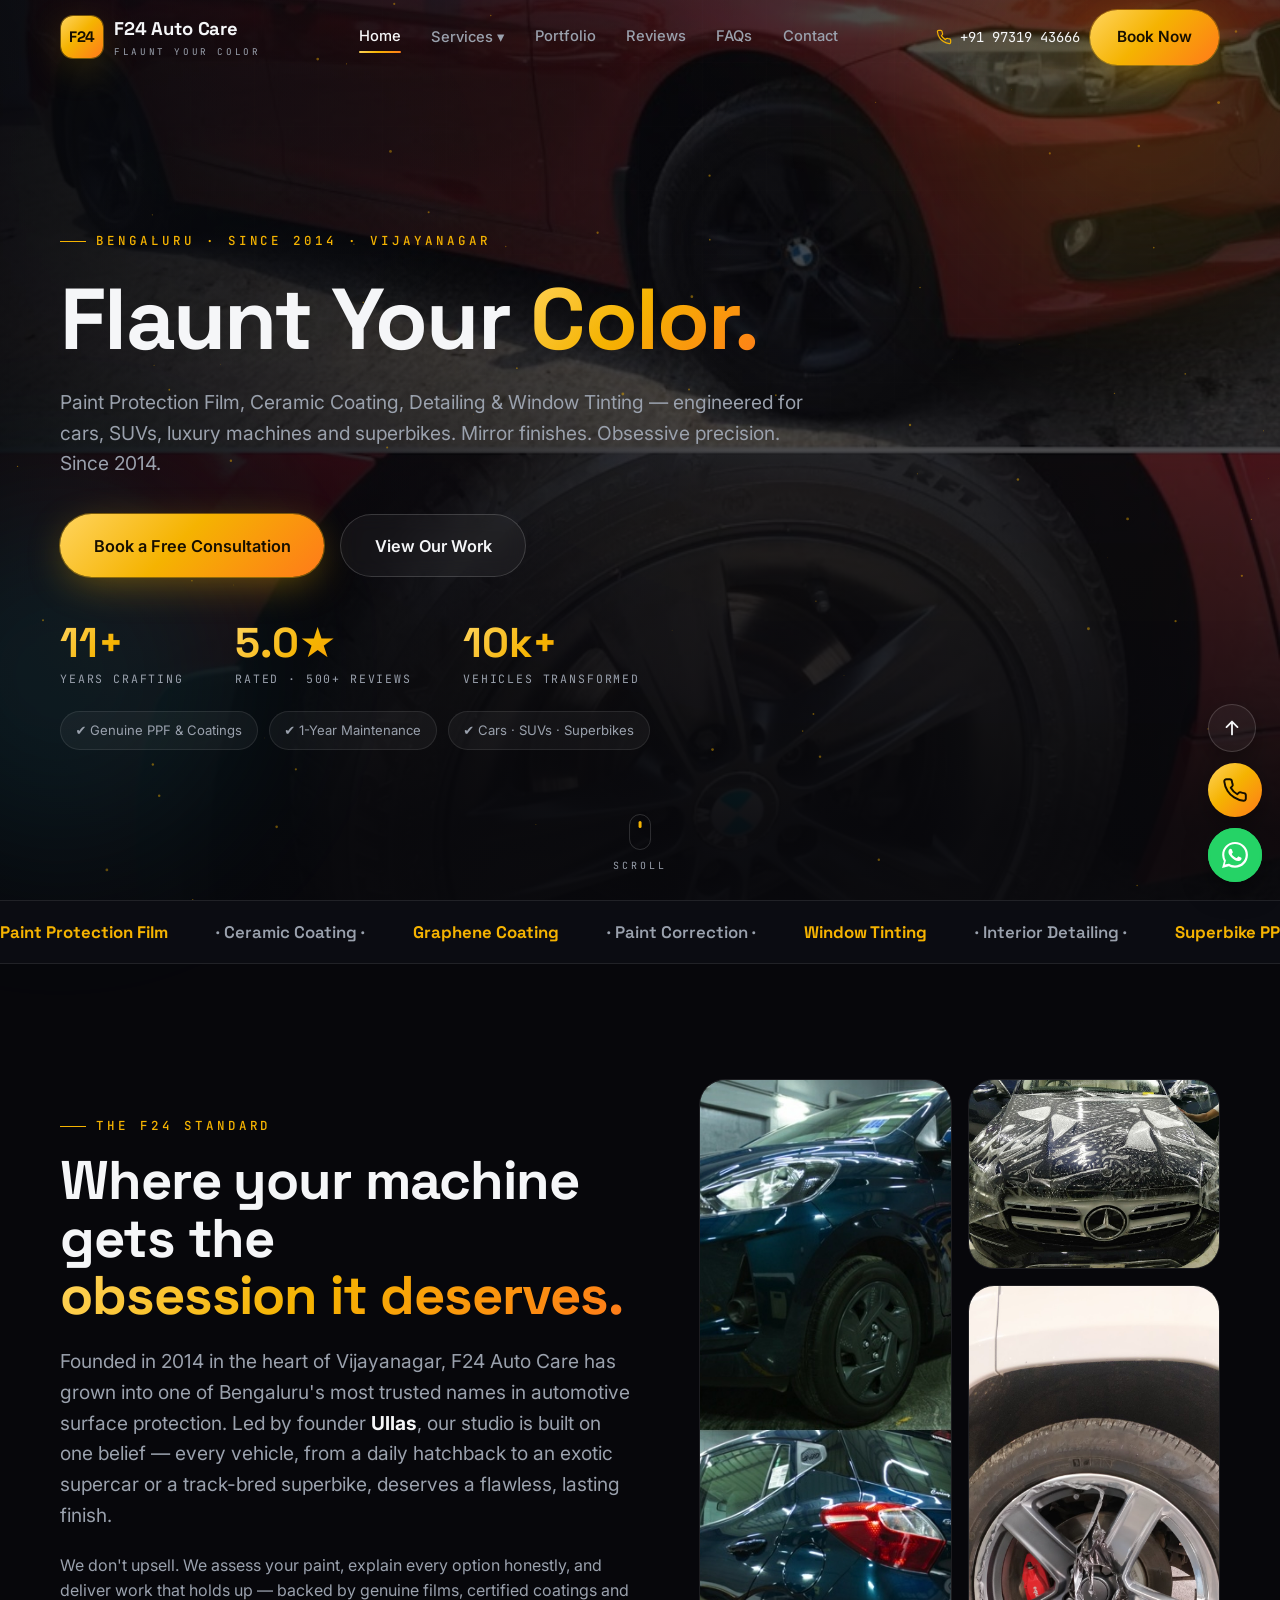
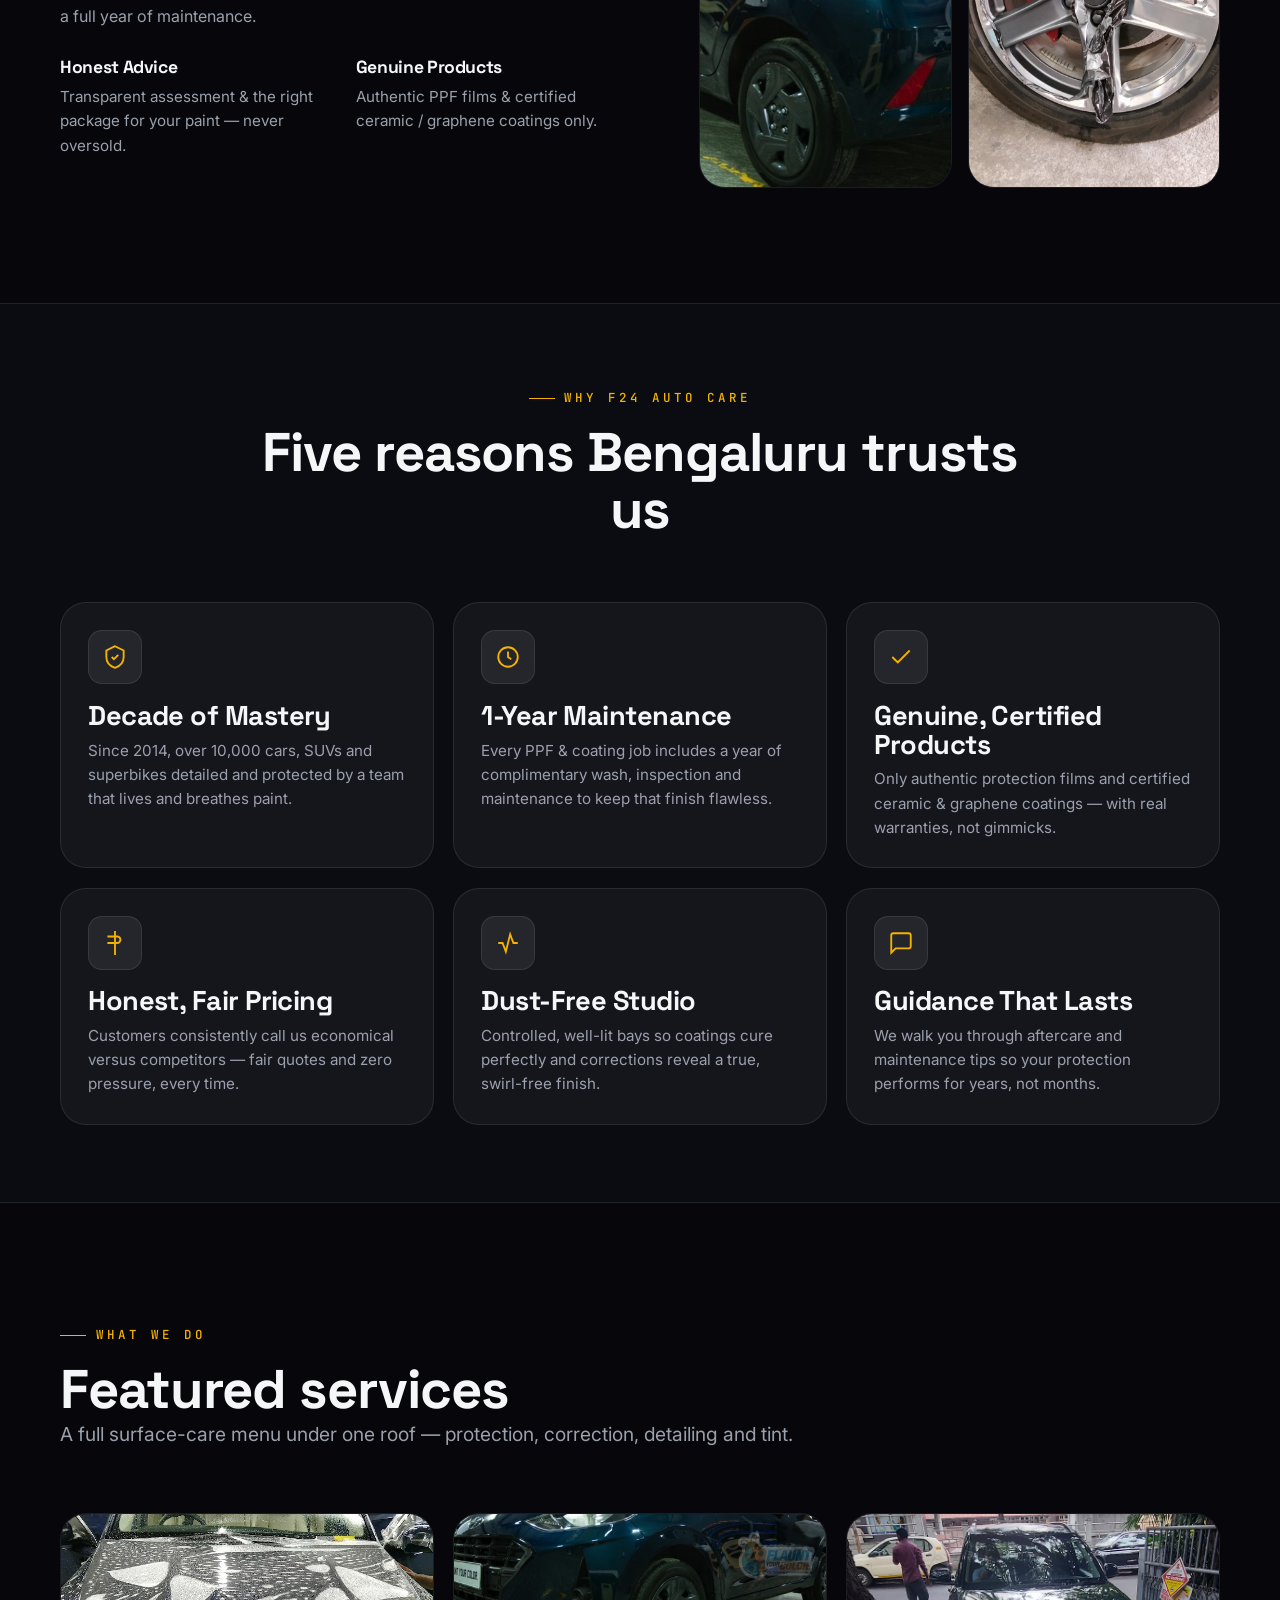
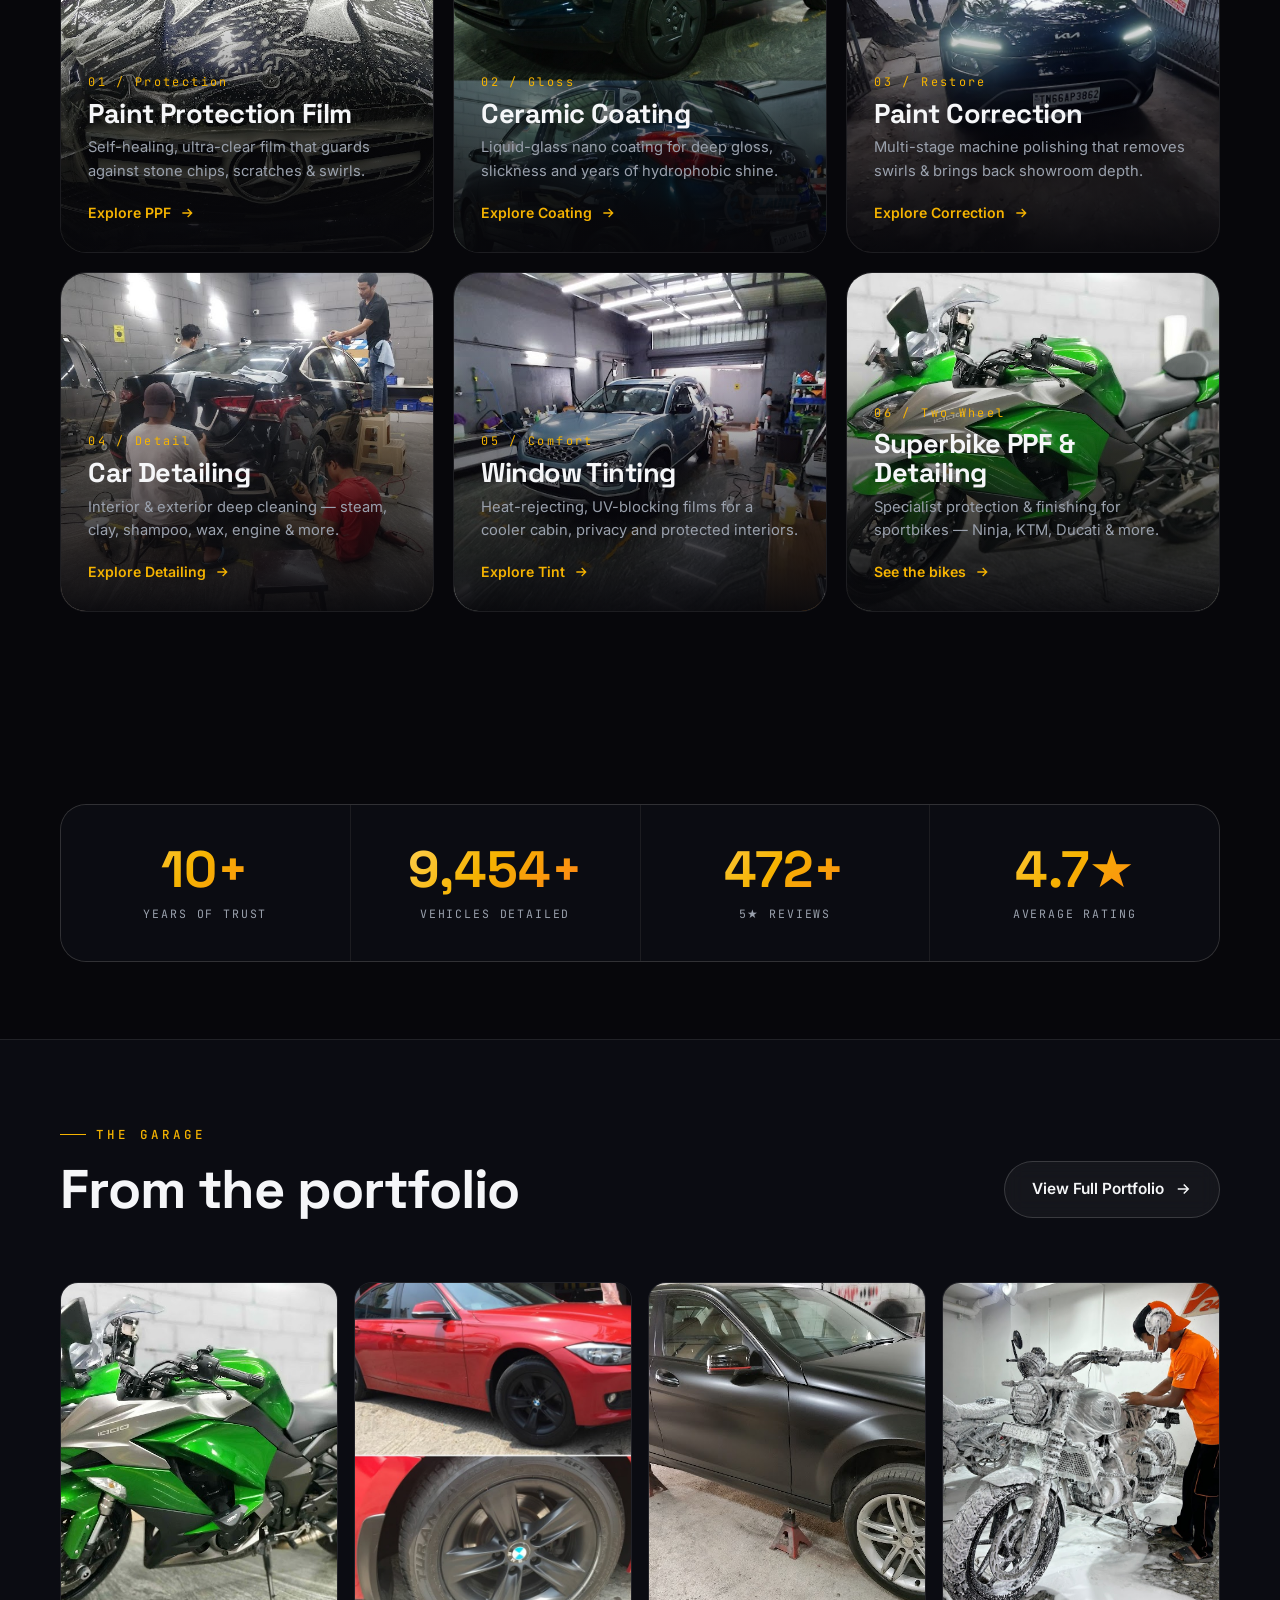
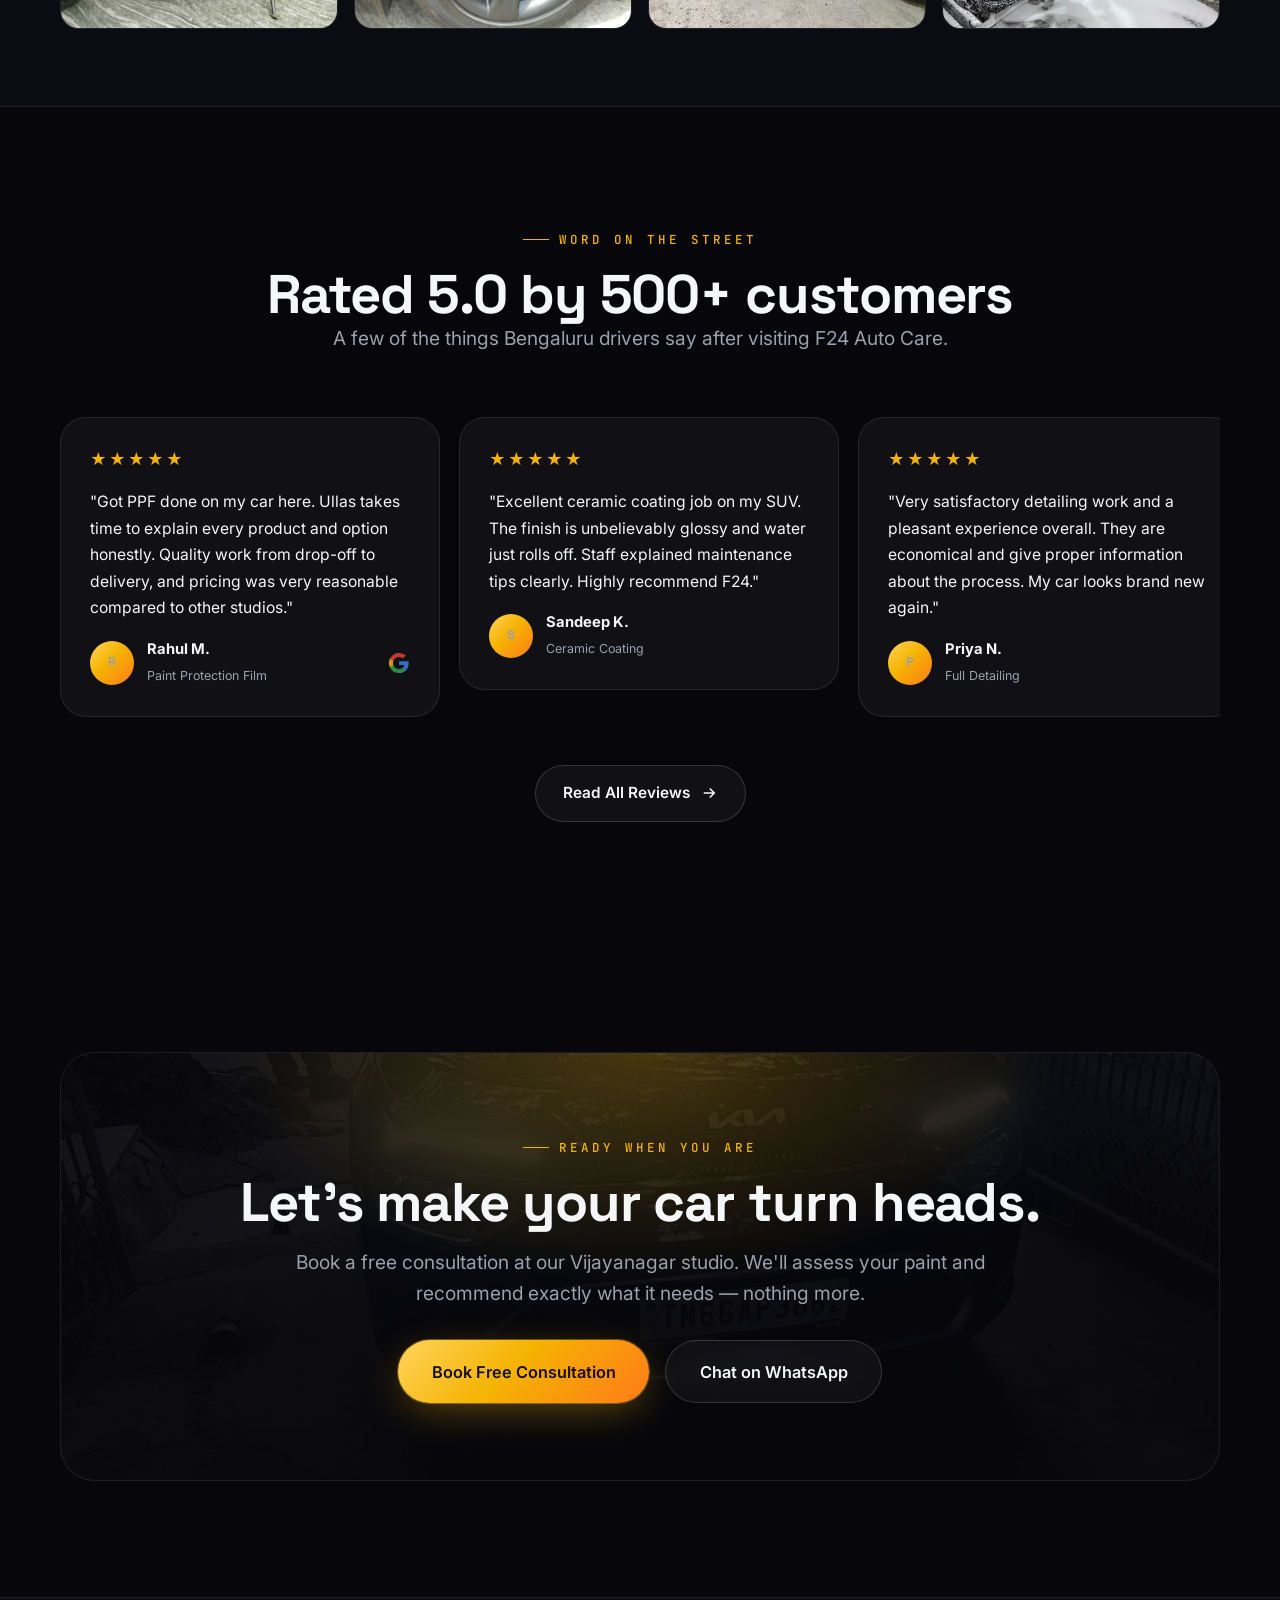
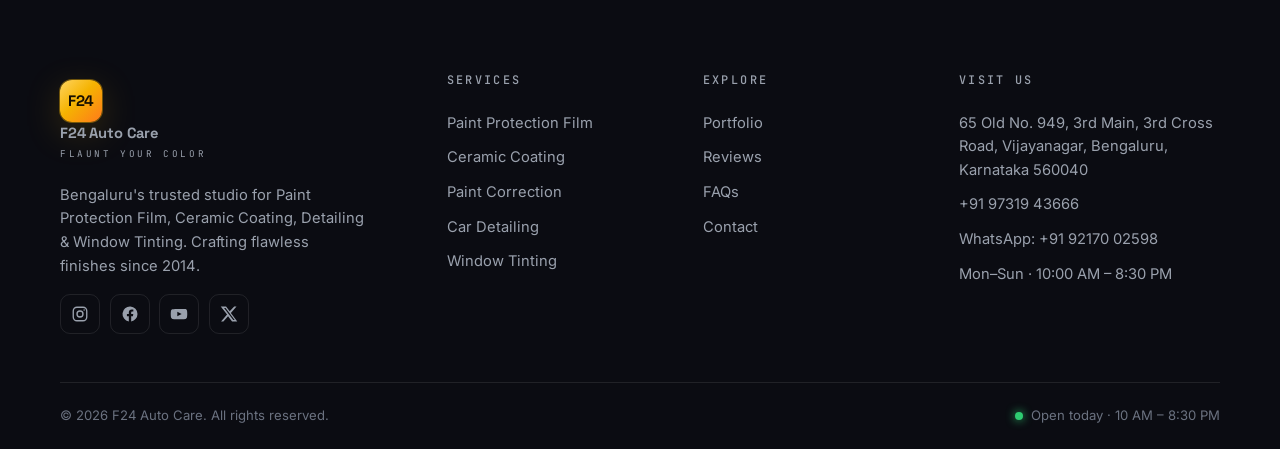
==== commit 24ae4c9e: "Remove Before & After sections sitewide" ====
--- a/index.html
+++ b/index.html
@@ -154,35 +154,6 @@
   </div>
 </section>
 
-<!-- BEFORE / AFTER -->
-<section class="section">
-  <div class="container">
-    <div class="section-head center reveal">
-      <span class="eyebrow">The Transformation</span>
-      <h2 class="title">Before &amp; after</h2>
-      <p class="lead" style="margin-inline:auto">Drag the slider to see the F24 difference — from tired and swirled to deep, wet-look gloss.</p>
-    </div>
-    <div class="grid grid-2">
-      <div class="reveal">
-        <div class="ba">
-          <img class="ba__before" src="assets/img/f24-15.jpg" alt="Before correction">
-          <img class="ba__after" src="assets/img/f24-31.jpg" alt="After ceramic coating">
-          <span class="ba__tag b">Before</span><span class="ba__tag a">After</span>
-          <div class="ba__handle"><div class="ba__grip"><svg viewBox="0 0 24 24" fill="none" stroke="currentColor" stroke-width="2" stroke-linecap="round" stroke-linejoin="round"><path d="M8 7 4 12l4 5M16 7l4 5-4 5"/></svg></div></div>
-        </div>
-      </div>
-      <div class="reveal d1">
-        <div class="ba">
-          <img class="ba__before" src="assets/img/f24-08.jpg" alt="Before PPF">
-          <img class="ba__after" src="assets/img/f24-16.jpg" alt="After PPF and gloss">
-          <span class="ba__tag b">Before</span><span class="ba__tag a">After</span>
-          <div class="ba__handle"><div class="ba__grip"><svg viewBox="0 0 24 24" fill="none" stroke="currentColor" stroke-width="2" stroke-linecap="round" stroke-linejoin="round"><path d="M8 7 4 12l4 5M16 7l4 5-4 5"/></svg></div></div>
-        </div>
-      </div>
-    </div>
-  </div>
-</section>
-
 <!-- PORTFOLIO PREVIEW -->
 <section class="section section--tight" style="background:var(--bg-2);border-block:1px solid var(--border)">
   <div class="container">
